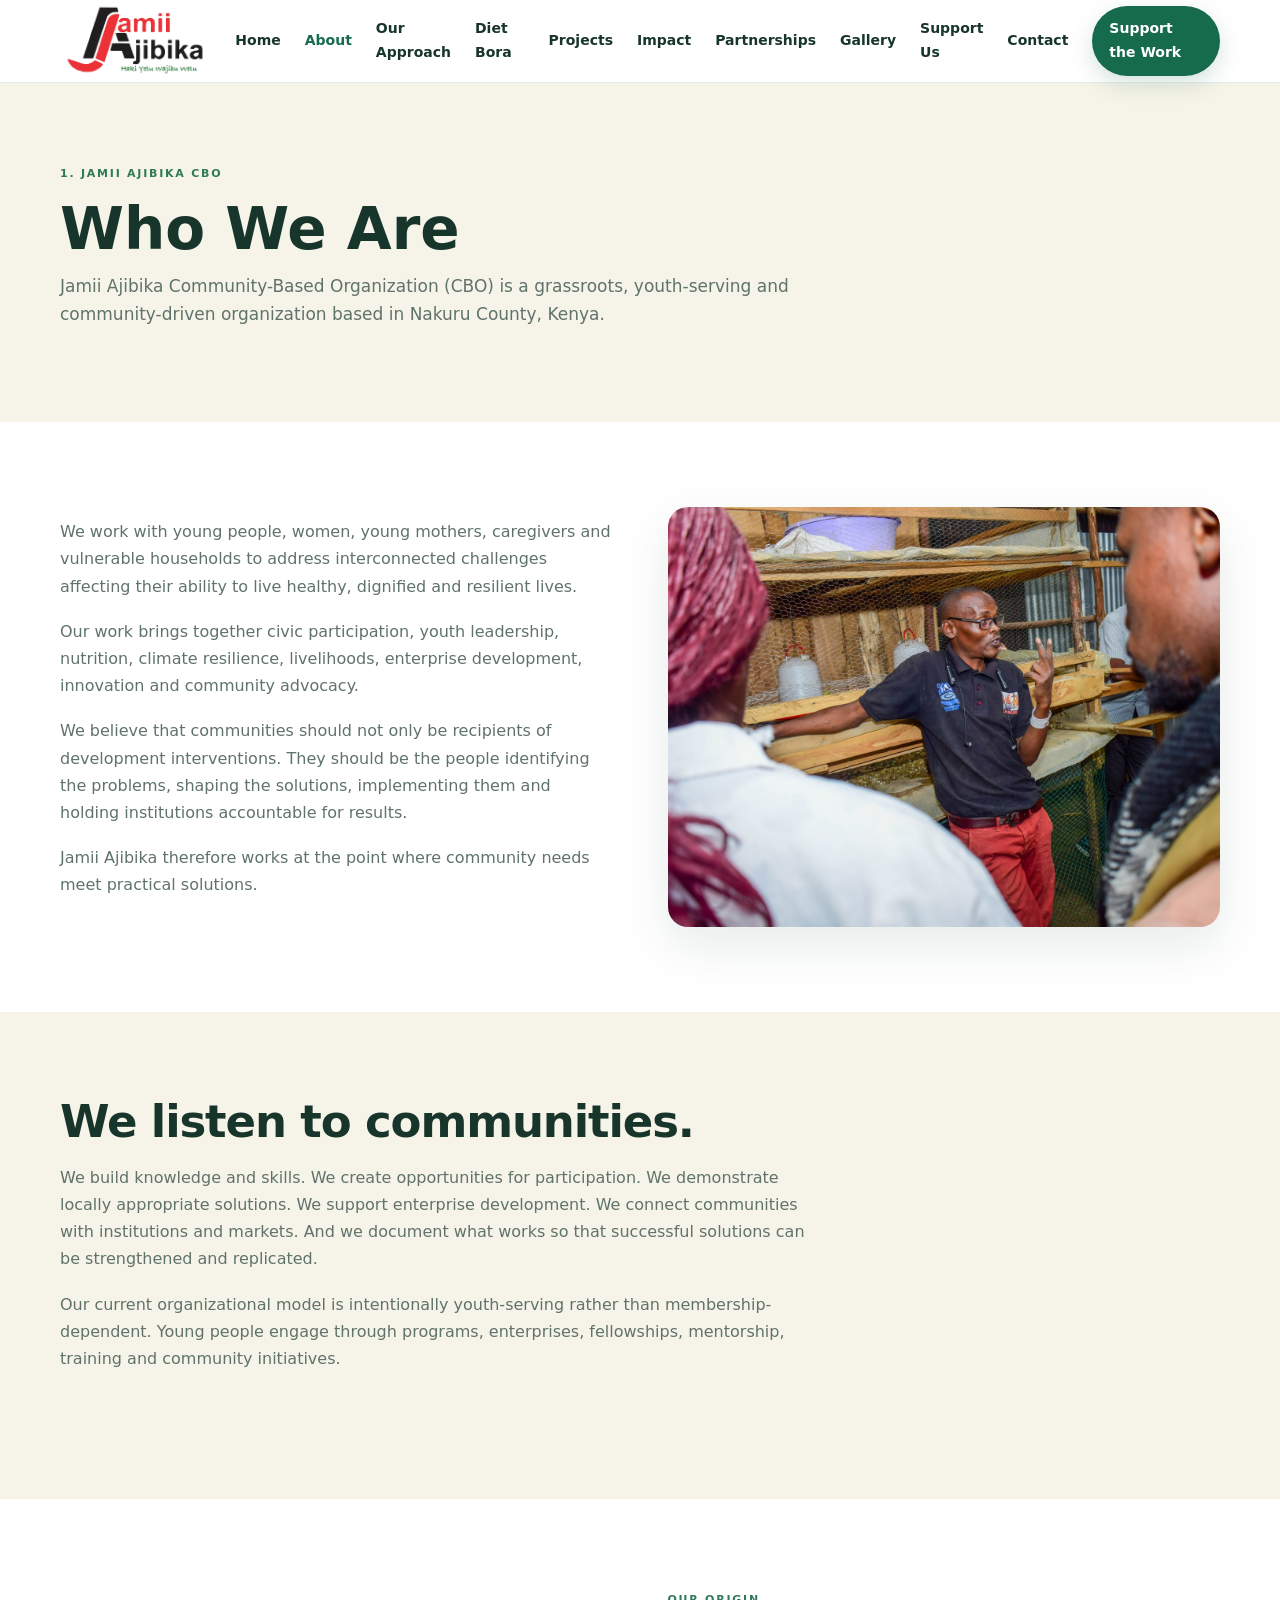
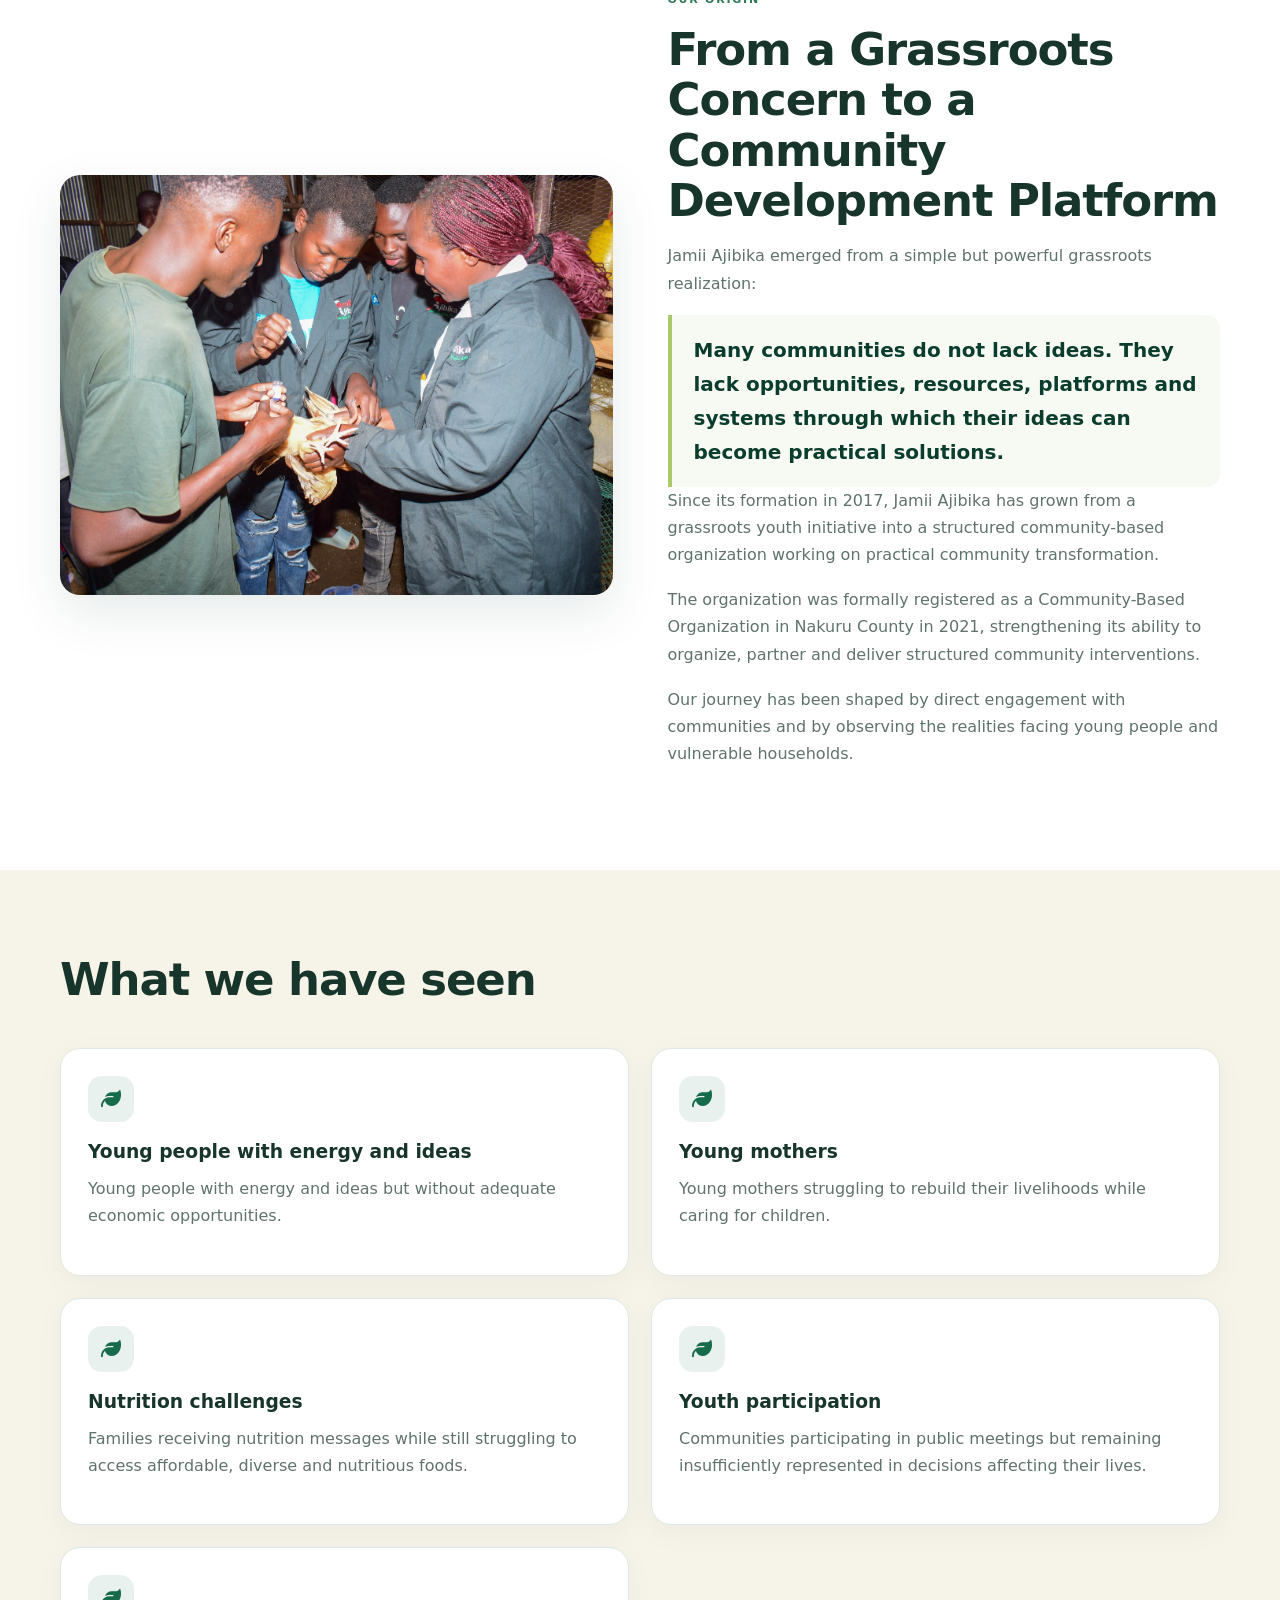
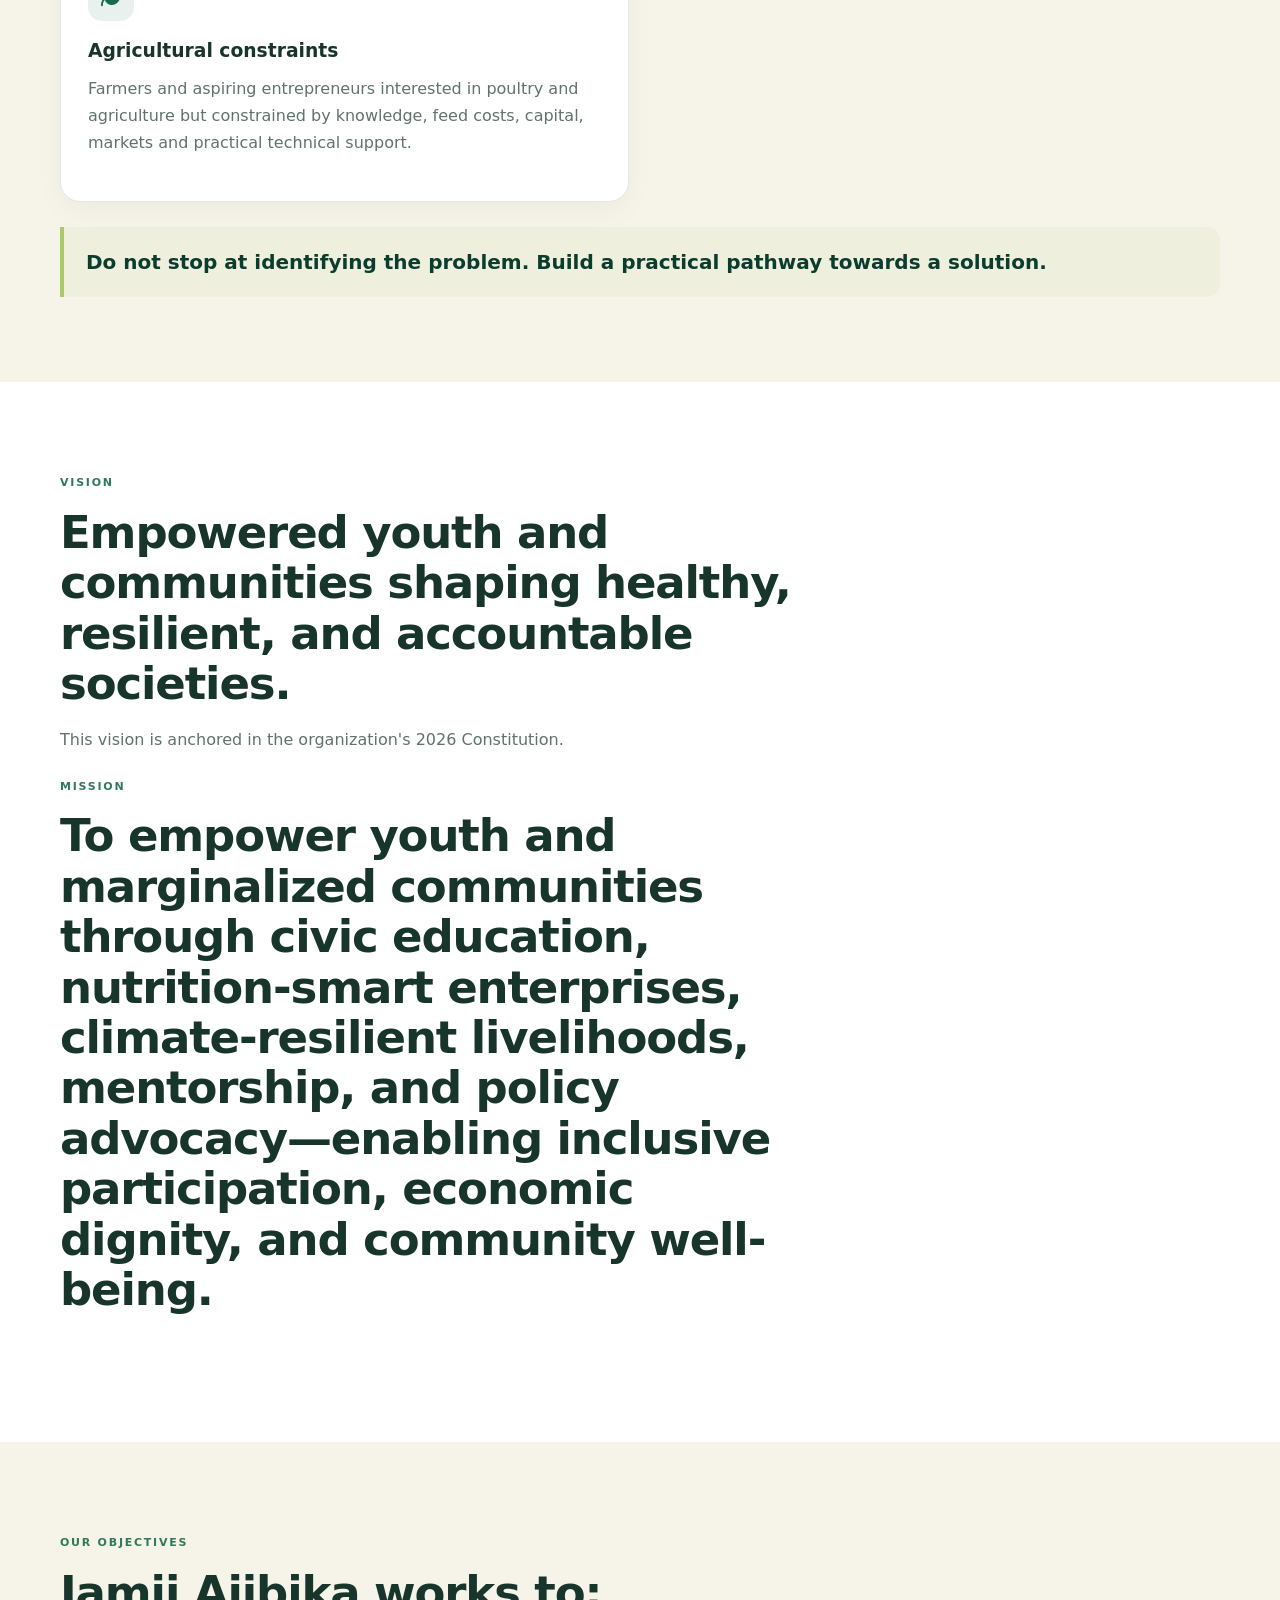
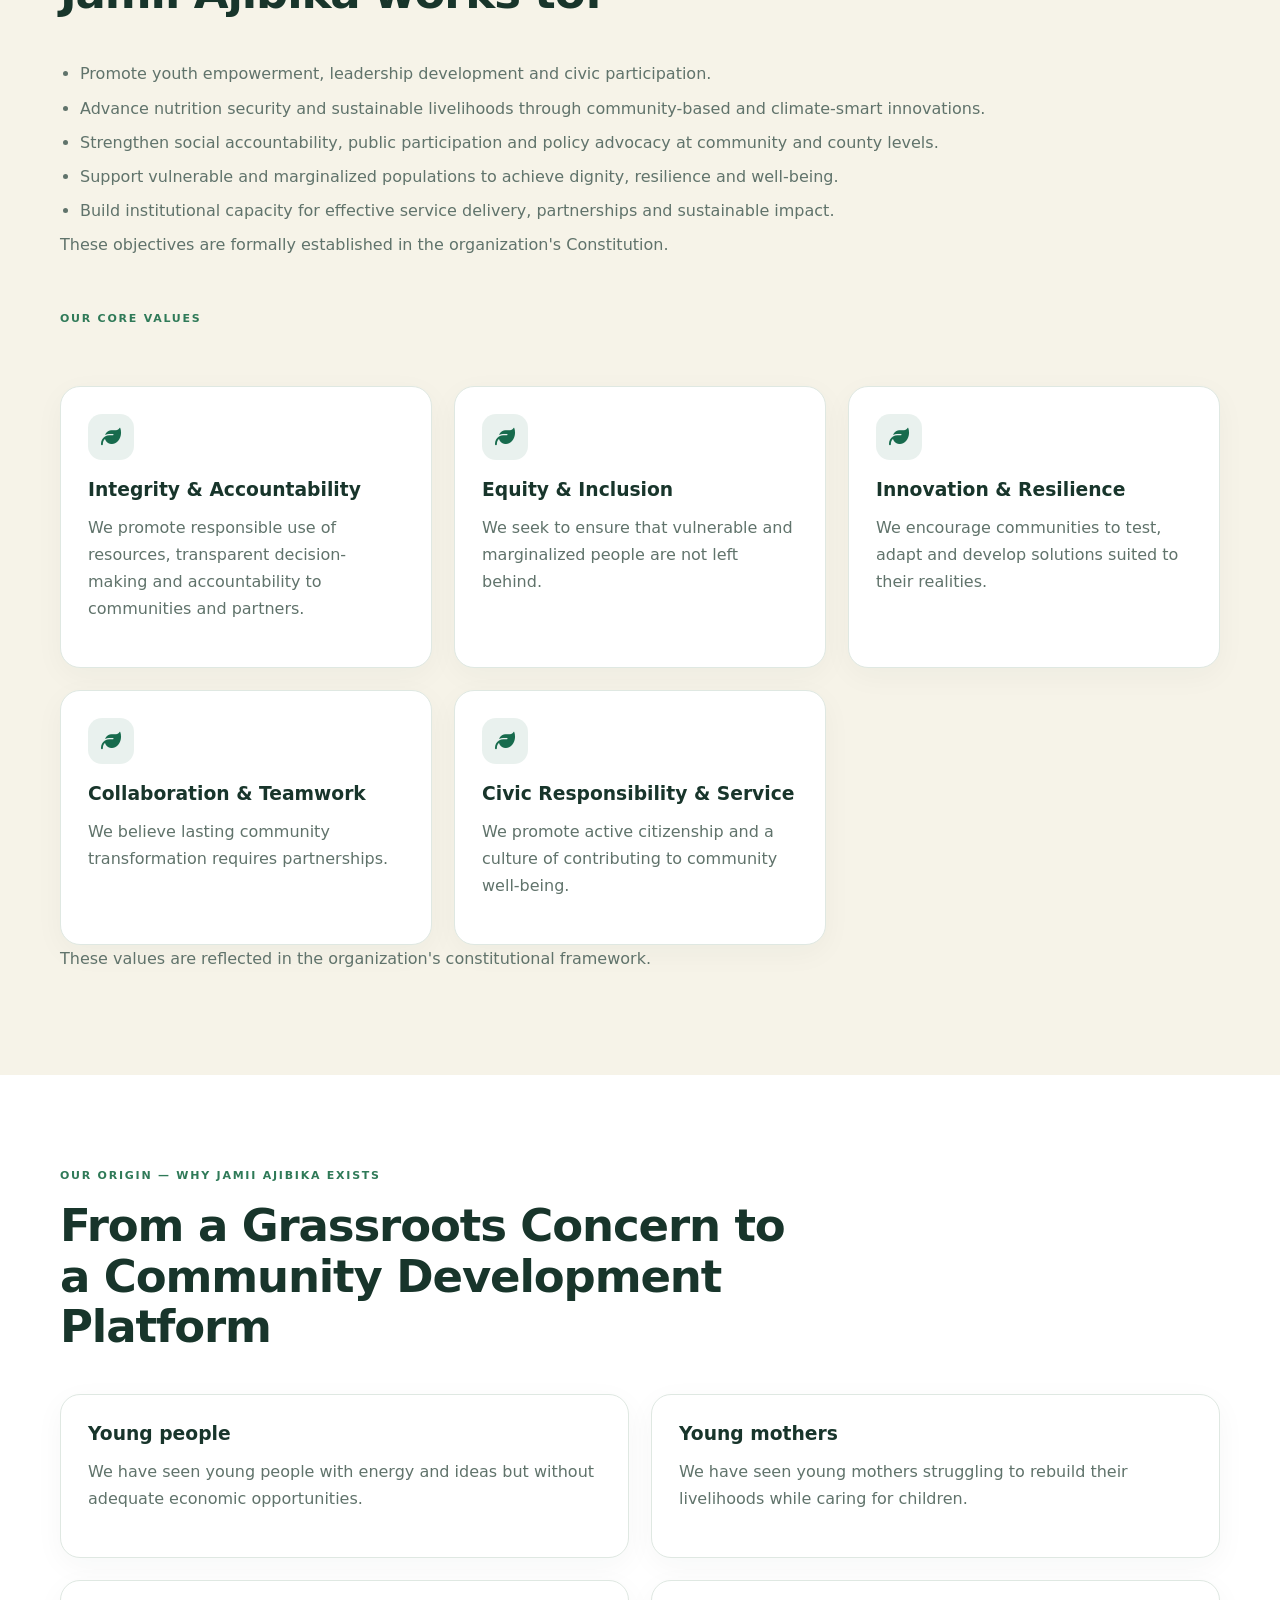
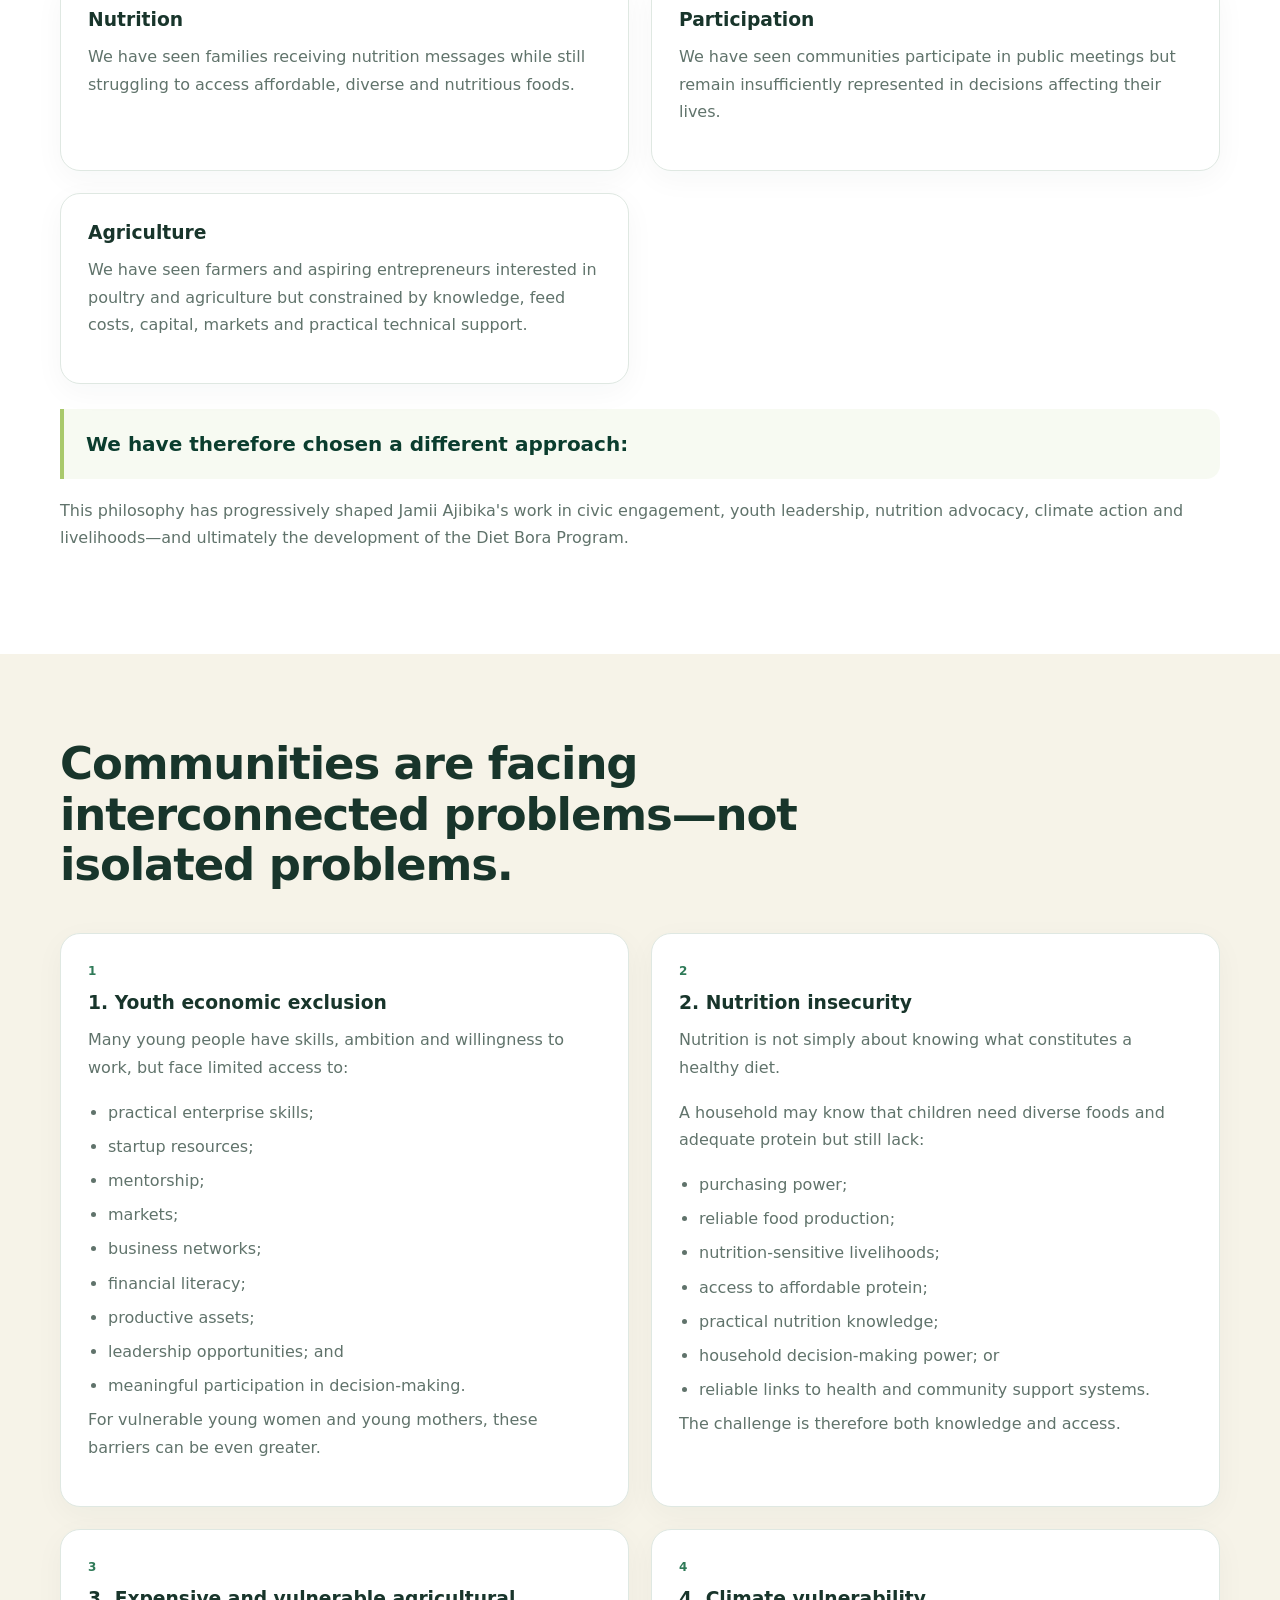
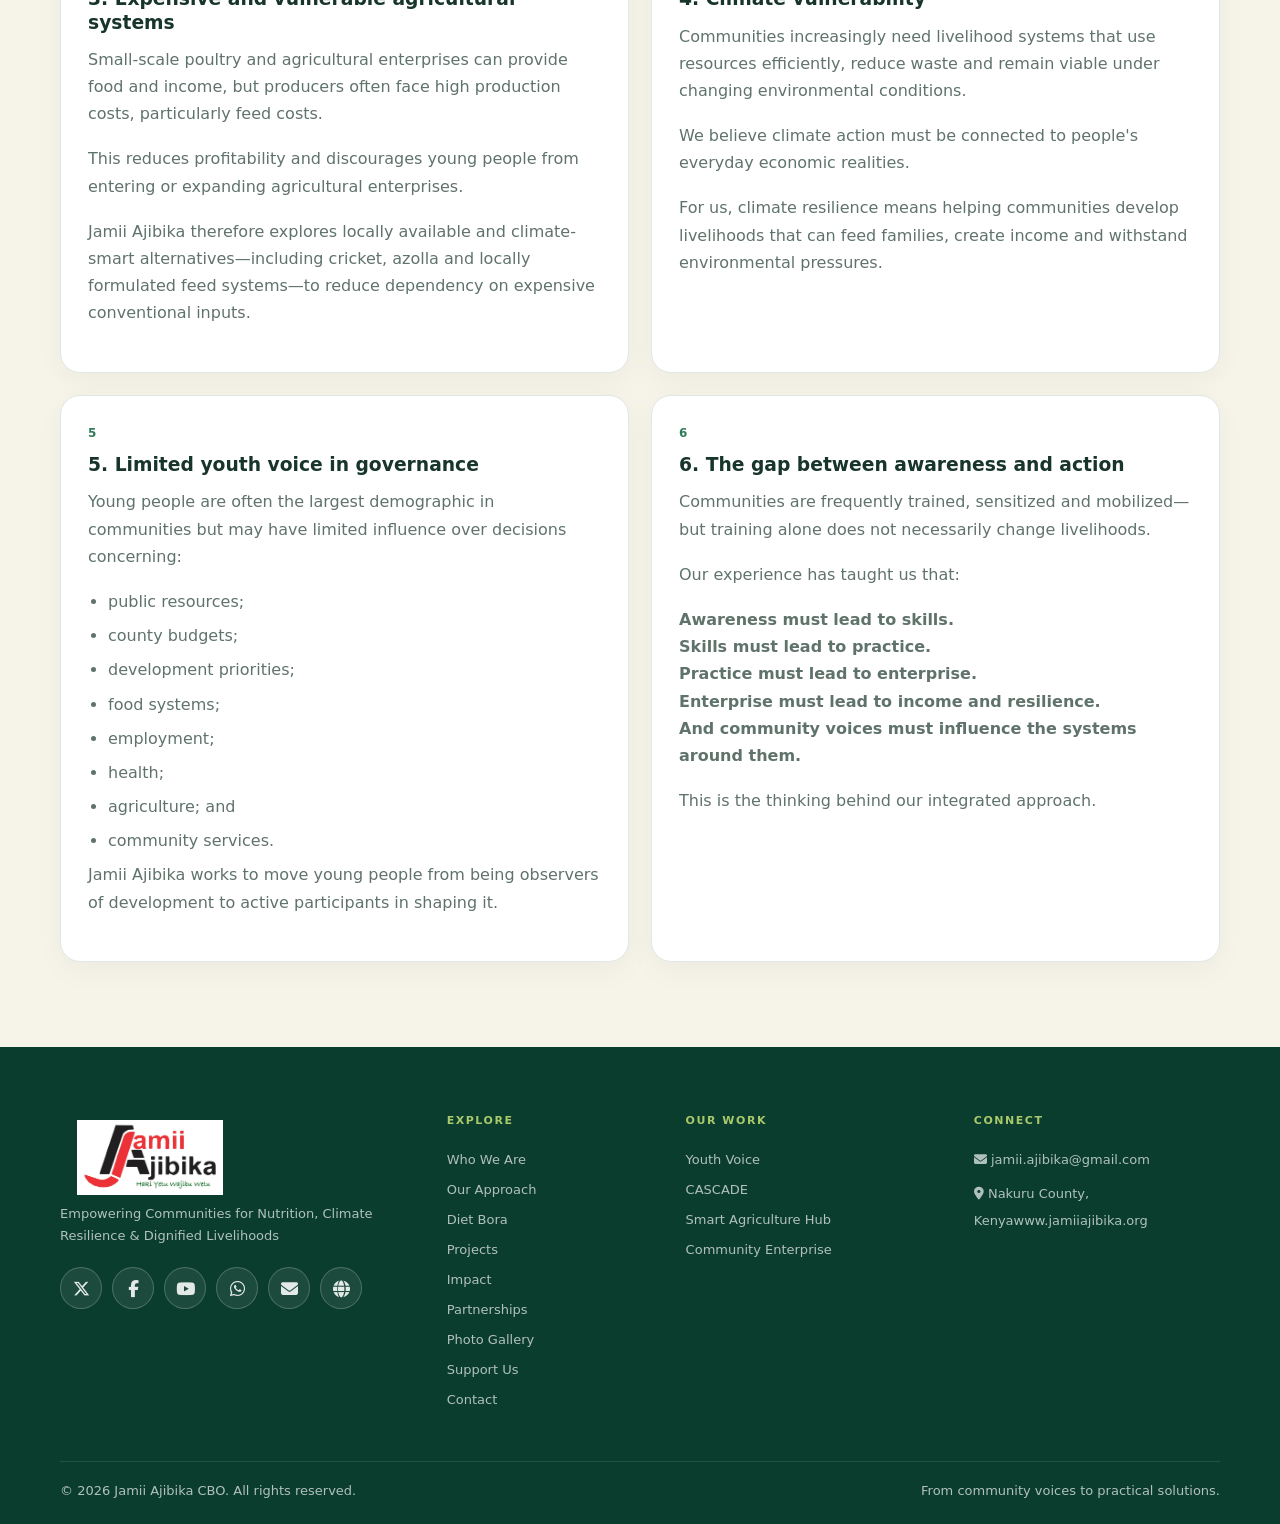
==== about.html @ c937e615 "add" ====
<!doctype html><html lang="en"><head><meta charset="UTF-8"><meta name="viewport" content="width=device-width, initial-scale=1.0"><title>Who We Are | Jamii Ajibika CBO</title><meta name="description" content="Empowering Communities for Nutrition, Climate Resilience & Dignified Livelihoods."><link rel="stylesheet" href="https://cdnjs.cloudflare.com/ajax/libs/font-awesome/6.5.2/css/all.min.css"><link rel="stylesheet" href="site.css"></head><body><header class="site-header"><div class="container nav-wrap"><a class="brand" href="index.html" aria-label="Jamii Ajibika home"><img class="brand-logo" src="logo.jpeg" alt="Jamii Ajibika CBO logo"></a><button class="menu-btn" id="menuToggle" aria-label="Open navigation" aria-expanded="false"><i class="fa-solid fa-bars"></i></button><nav class="nav" id="mainNav"><a class="" href="index.html">Home</a><a class="active" href="about.html">About</a><a class="" href="approach.html">Our Approach</a><a class="" href="diet-bora.html">Diet Bora</a><a class="" href="projects.html">Projects</a><a class="" href="impact.html">Impact</a><a class="" href="partnerships.html">Partnerships</a><a class="" href="gallery.html">Gallery</a><a class="" href="support.html">Support Us</a><a class="" href="contact.html">Contact</a><a class="nav-cta" href="support.html">Support the Work</a></nav></div></header><main><section class="page-title"><div class="container"><span class="eyebrow" style="color:var(--leaf)">1. JAMII AJIBIKA CBO</span><h1>Who We Are</h1><p class="lead">Jamii Ajibika Community-Based Organization (CBO) is a grassroots, youth-serving and community-driven organization based in Nakuru County, Kenya.</p></div></section>
<section class="section"><div class="container split"><div><p class="">We work with young people, women, young mothers, caregivers and vulnerable households to address interconnected challenges affecting their ability to live healthy, dignified and resilient lives.</p><p class="">Our work brings together civic participation, youth leadership, nutrition, climate resilience, livelihoods, enterprise development, innovation and community advocacy.</p><p class="">We believe that communities should not only be recipients of development interventions. They should be the people identifying the problems, shaping the solutions, implementing them and holding institutions accountable for results.</p><p class="">Jamii Ajibika therefore works at the point where community needs meet practical solutions.</p></div><div class="photo"><img src="2.jpg" alt="Community engagement" loading="lazy"></div></div></section>
<section class="section alt"><div class="container"><div class="section-head"><h2>We listen to communities.</h2><p class="">We build knowledge and skills. We create opportunities for participation. We demonstrate locally appropriate solutions. We support enterprise development. We connect communities with institutions and markets. And we document what works so that successful solutions can be strengthened and replicated.</p><p class="">Our current organizational model is intentionally youth-serving rather than membership-dependent. Young people engage through programs, enterprises, fellowships, mentorship, training and community initiatives.</p></div></div></section>
<section class="section"><div class="container split"><div class="photo"><img src="3.jpg" alt="Grassroots community work" loading="lazy"></div><div><span class="eyebrow" style="color:var(--leaf)">OUR ORIGIN</span><h2>From a Grassroots Concern to a Community Development Platform</h2><p class="">Jamii Ajibika emerged from a simple but powerful grassroots realization:</p><div class="quote">Many communities do not lack ideas. They lack opportunities, resources, platforms and systems through which their ideas can become practical solutions.</div><p class="">Since its formation in 2017, Jamii Ajibika has grown from a grassroots youth initiative into a structured community-based organization working on practical community transformation.</p><p class="">The organization was formally registered as a Community-Based Organization in Nakuru County in 2021, strengthening its ability to organize, partner and deliver structured community interventions.</p><p class="">Our journey has been shaped by direct engagement with communities and by observing the realities facing young people and vulnerable households.</p></div></div></section>
<section class="section alt"><div class="container"><div class="section-head"><h2>What we have seen</h2></div><div class="grid grid-2"><article class="card"><div class="icon"><i class="fa-solid fa-leaf"></i></div><h3>Young people with energy and ideas</h3><p class="">Young people with energy and ideas but without adequate economic opportunities.</p></article><article class="card"><div class="icon"><i class="fa-solid fa-leaf"></i></div><h3>Young mothers</h3><p class="">Young mothers struggling to rebuild their livelihoods while caring for children.</p></article><article class="card"><div class="icon"><i class="fa-solid fa-leaf"></i></div><h3>Nutrition challenges</h3><p class="">Families receiving nutrition messages while still struggling to access affordable, diverse and nutritious foods.</p></article><article class="card"><div class="icon"><i class="fa-solid fa-leaf"></i></div><h3>Youth participation</h3><p class="">Communities participating in public meetings but remaining insufficiently represented in decisions affecting their lives.</p></article><article class="card"><div class="icon"><i class="fa-solid fa-leaf"></i></div><h3>Agricultural constraints</h3><p class="">Farmers and aspiring entrepreneurs interested in poultry and agriculture but constrained by knowledge, feed costs, capital, markets and practical technical support.</p></article></div><div class="quote" style="margin-top:25px">Do not stop at identifying the problem. Build a practical pathway towards a solution.</div></div></section>
<section class="section"><div class="container"><div class="section-head"><span class="eyebrow" style="color:var(--leaf)">VISION</span><h2>Empowered youth and communities shaping healthy, resilient, and accountable societies.</h2><p class="">This vision is anchored in the organization's 2026 Constitution.</p><span class="eyebrow" style="color:var(--leaf)">MISSION</span><h2>To empower youth and marginalized communities through civic education, nutrition-smart enterprises, climate-resilient livelihoods, mentorship, and policy advocacy—enabling inclusive participation, economic dignity, and community well-being.</h2></div></div></section>
<section class="section alt"><div class="container"><div class="section-head"><span class="eyebrow" style="color:var(--leaf)">OUR OBJECTIVES</span><h2>Jamii Ajibika works to:</h2></div><ul class="list"><li>Promote youth empowerment, leadership development and civic participation.</li><li>Advance nutrition security and sustainable livelihoods through community-based and climate-smart innovations.</li><li>Strengthen social accountability, public participation and policy advocacy at community and county levels.</li><li>Support vulnerable and marginalized populations to achieve dignity, resilience and well-being.</li><li>Build institutional capacity for effective service delivery, partnerships and sustainable impact.</li></ul><p class="">These objectives are formally established in the organization's Constitution.</p><div class="section-head" style="margin-top:45px"><span class="eyebrow" style="color:var(--leaf)">OUR CORE VALUES</span></div><div class="grid grid-3"><article class="card"><div class="icon"><i class="fa-solid fa-leaf"></i></div><h3>Integrity &amp; Accountability</h3><p class="">We promote responsible use of resources, transparent decision-making and accountability to communities and partners.</p></article><article class="card"><div class="icon"><i class="fa-solid fa-leaf"></i></div><h3>Equity &amp; Inclusion</h3><p class="">We seek to ensure that vulnerable and marginalized people are not left behind.</p></article><article class="card"><div class="icon"><i class="fa-solid fa-leaf"></i></div><h3>Innovation &amp; Resilience</h3><p class="">We encourage communities to test, adapt and develop solutions suited to their realities.</p></article><article class="card"><div class="icon"><i class="fa-solid fa-leaf"></i></div><h3>Collaboration &amp; Teamwork</h3><p class="">We believe lasting community transformation requires partnerships.</p></article><article class="card"><div class="icon"><i class="fa-solid fa-leaf"></i></div><h3>Civic Responsibility &amp; Service</h3><p class="">We promote active citizenship and a culture of contributing to community well-being.</p></article></div><p class="">These values are reflected in the organization's constitutional framework.</p></div></section><section class="section"><div class="container"><div class="section-head"><span class="eyebrow" style="color:var(--leaf)">OUR ORIGIN — WHY JAMII AJIBIKA EXISTS</span><h2>From a Grassroots Concern to a Community Development Platform</h2></div><div class="grid grid-2"><article class="card"><h3>Young people</h3><p>We have seen young people with energy and ideas but without adequate economic opportunities.</p></article><article class="card"><h3>Young mothers</h3><p>We have seen young mothers struggling to rebuild their livelihoods while caring for children.</p></article><article class="card"><h3>Nutrition</h3><p>We have seen families receiving nutrition messages while still struggling to access affordable, diverse and nutritious foods.</p></article><article class="card"><h3>Participation</h3><p>We have seen communities participate in public meetings but remain insufficiently represented in decisions affecting their lives.</p></article><article class="card"><h3>Agriculture</h3><p>We have seen farmers and aspiring entrepreneurs interested in poultry and agriculture but constrained by knowledge, feed costs, capital, markets and practical technical support.</p></article></div><div class="quote" style="margin-top:25px">We have therefore chosen a different approach:</div><p style="margin-top:18px">This philosophy has progressively shaped Jamii Ajibika's work in civic engagement, youth leadership, nutrition advocacy, climate action and livelihoods—and ultimately the development of the Diet Bora Program.</p></div></section>
<section class="section alt"><div class="container"><div class="section-head"><h2>Communities are facing interconnected problems—not isolated problems.</h2></div><div class="grid grid-2"><article class="card"><div class="number">1</div><h3>1. Youth economic exclusion</h3><p>Many young people have skills, ambition and willingness to work, but face limited access to:</p><ul class="list"><li>practical enterprise skills;</li><li>startup resources;</li><li>mentorship;</li><li>markets;</li><li>business networks;</li><li>financial literacy;</li><li>productive assets;</li><li>leadership opportunities; and</li><li>meaningful participation in decision-making.</li></ul><p>For vulnerable young women and young mothers, these barriers can be even greater.</p></article><article class="card"><div class="number">2</div><h3>2. Nutrition insecurity</h3><p>Nutrition is not simply about knowing what constitutes a healthy diet.</p><p>A household may know that children need diverse foods and adequate protein but still lack:</p><ul class="list"><li>purchasing power;</li><li>reliable food production;</li><li>nutrition-sensitive livelihoods;</li><li>access to affordable protein;</li><li>practical nutrition knowledge;</li><li>household decision-making power; or</li><li>reliable links to health and community support systems.</li></ul><p>The challenge is therefore both knowledge and access.</p></article><article class="card"><div class="number">3</div><h3>3. Expensive and vulnerable agricultural systems</h3><p>Small-scale poultry and agricultural enterprises can provide food and income, but producers often face high production costs, particularly feed costs.</p><p>This reduces profitability and discourages young people from entering or expanding agricultural enterprises.</p><p>Jamii Ajibika therefore explores locally available and climate-smart alternatives—including cricket, azolla and locally formulated feed systems—to reduce dependency on expensive conventional inputs.</p></article><article class="card"><div class="number">4</div><h3>4. Climate vulnerability</h3><p>Communities increasingly need livelihood systems that use resources efficiently, reduce waste and remain viable under changing environmental conditions.</p><p>We believe climate action must be connected to people's everyday economic realities.</p><p>For us, climate resilience means helping communities develop livelihoods that can feed families, create income and withstand environmental pressures.</p></article><article class="card"><div class="number">5</div><h3>5. Limited youth voice in governance</h3><p>Young people are often the largest demographic in communities but may have limited influence over decisions concerning:</p><ul class="list"><li>public resources;</li><li>county budgets;</li><li>development priorities;</li><li>food systems;</li><li>employment;</li><li>health;</li><li>agriculture; and</li><li>community services.</li></ul><p>Jamii Ajibika works to move young people from being observers of development to active participants in shaping it.</p></article><article class="card"><div class="number">6</div><h3>6. The gap between awareness and action</h3><p>Communities are frequently trained, sensitized and mobilized—but training alone does not necessarily change livelihoods.</p><p>Our experience has taught us that:</p><p><strong>Awareness must lead to skills.<br>Skills must lead to practice.<br>Practice must lead to enterprise.<br>Enterprise must lead to income and resilience.<br>And community voices must influence the systems around them.</strong></p><p>This is the thinking behind our integrated approach.</p></article></div></div></section></main><footer class="footer"><div class="container footer-grid"><div><a class="brand footer-brand" href="index.html"><img src="logo.jpeg" alt="Jamii Ajibika CBO logo"></a><p>Empowering Communities for Nutrition, Climate Resilience &amp; Dignified Livelihoods</p><div class="footer-socials" aria-label="Jamii Ajibika social media"><a href="https://x.com/JamiiAjibikacbo" target="_blank" rel="noopener noreferrer" aria-label="X / Twitter"><i class="fa-brands fa-x-twitter"></i></a><a href="https://www.facebook.com/AjibikaJamii" target="_blank" rel="noopener noreferrer" aria-label="Facebook"><i class="fa-brands fa-facebook-f"></i></a><a href="https://www.youtube.com/@ajibikaEducatetv" target="_blank" rel="noopener noreferrer" aria-label="YouTube"><i class="fa-brands fa-youtube"></i></a><a class="whatsapp" href="https://wa.me/254755654960" target="_blank" rel="noopener noreferrer" aria-label="WhatsApp"><i class="fa-brands fa-whatsapp"></i></a><a class="email" href="mailto:jamii.ajibika@gmail.com" aria-label="Email"><i class="fa-solid fa-envelope"></i></a><a class="website" href="https://www.jamiiajibika.org" target="_blank" rel="noopener noreferrer" aria-label="Website"><i class="fa-solid fa-globe"></i></a></div></div><div><h4>Explore</h4><a href="about.html">Who We Are</a><a href="approach.html">Our Approach</a><a href="diet-bora.html">Diet Bora</a><a href="projects.html">Projects</a><a href="impact.html">Impact</a><a href="partnerships.html">Partnerships</a><a href="gallery.html">Photo Gallery</a><a href="support.html">Support Us</a><a href="contact.html">Contact</a></div><div><h4>Our Work</h4><a href="projects.html#youth-voice">Youth Voice</a><a href="projects.html#cascade">CASCADE</a><a href="projects.html#hub">Smart Agriculture Hub</a><a href="projects.html#community-enterprise">Community Enterprise</a></div><div><h4>Connect</h4><a href="mailto:jamii.ajibika@gmail.com"><i class="fa-solid fa-envelope"></i> jamii.ajibika@gmail.com</a><span><i class="fa-solid fa-location-dot"></i> Nakuru County, Kenya</span><span>www.jamiiajibika.org</span></div></div><div class="container footer-bottom"><span>© 2026 Jamii Ajibika CBO. All rights reserved.</span><span>From community voices to practical solutions.</span></div></footer><script src="script.js"></script></body></html>
---- site.css ----
:root{--jungle:#176b4d;--jungle-dark:#0b3d2e;--leaf:#2f7a58;--lime:#a9c96b;--cream:#f6f3e8;--white:#fff;--ink:#18352b;--muted:#60736b;--line:#dfe8e2;--shadow:0 18px 50px rgba(11,61,46,.10);--radius:20px;--pill:999px}
*{box-sizing:border-box;margin:0;padding:0}html{scroll-behavior:smooth}body{font-family:Inter,system-ui,-apple-system,BlinkMacSystemFont,"Segoe UI",sans-serif;background:#fff;color:var(--ink);line-height:1.7}img{max-width:100%;display:block}a{color:inherit}p{margin:0 0 18px}.container{width:min(1160px,92%);margin:auto}.site-header{position:sticky;top:0;z-index:1000;background:rgba(255,255,255,.96);backdrop-filter:blur(12px);border-bottom:1px solid rgba(23,107,77,.12)}.nav-wrap{min-height:82px;display:flex;align-items:center;justify-content:space-between;gap:25px}.brand{display:flex;align-items:center;text-decoration:none;min-width:0}.brand-logo{width:170px;height:auto;object-fit:contain}.nav{display:flex;align-items:center;gap:24px;font-size:14px;font-weight:700}.nav a{text-decoration:none;color:var(--ink);padding:10px 0}.nav a:hover,.nav a.active{color:var(--jungle)}.nav-cta{background:var(--jungle)!important;color:#fff!important;padding:11px 17px!important;border-radius:var(--pill);box-shadow:0 8px 22px rgba(23,107,77,.18)}.menu-btn{display:none;border:0;background:none;font-size:27px;color:var(--jungle);cursor:pointer}.hero{position:relative;min-height:520px;display:flex;align-items:center;overflow:hidden;background:linear-gradient(135deg,rgba(11,61,46,.94),rgba(23,107,77,.82)),url('1.jpg') center/cover}.hero-inner{padding:95px 0;color:#fff;max-width:780px}.eyebrow{display:inline-block;text-transform:uppercase;letter-spacing:.16em;font-size:11px;font-weight:800;color:var(--lime);margin-bottom:15px}.hero h1{font-size:clamp(38px,6vw,68px);line-height:1.05;margin-bottom:20px;letter-spacing:-.035em}.hero h1 span,.hero h2 span{color:var(--lime)}.hero p{max-width:700px;color:rgba(255,255,255,.82);font-size:18px}.hero-actions{display:flex;flex-wrap:wrap;gap:12px;margin-top:28px}.btn{display:inline-flex;align-items:center;justify-content:center;text-decoration:none;border-radius:var(--pill);padding:13px 20px;font-weight:800;font-size:13px}.btn-primary{background:var(--lime);color:var(--jungle-dark)}.btn-outline{border:1px solid rgba(255,255,255,.45);color:#fff}.section{padding:85px 0}.section.alt{background:var(--cream)}.section.dark{background:var(--jungle-dark);color:#fff}.section-head{max-width:760px;margin-bottom:42px}.section-head.center{margin-left:auto;margin-right:auto;text-align:center}.section h2{font-size:clamp(28px,4vw,45px);line-height:1.12;letter-spacing:-.025em;margin-bottom:16px}.section h3{line-height:1.25;margin-bottom:12px}.section p{color:var(--muted)}.dark p{color:rgba(255,255,255,.73)}.lead{font-size:18px}.grid{display:grid;gap:22px}.grid-2{grid-template-columns:repeat(2,1fr)}.grid-3{grid-template-columns:repeat(3,1fr)}.grid-4{grid-template-columns:repeat(4,1fr)}.card{background:#fff;border:1px solid var(--line);border-radius:var(--radius);padding:27px;box-shadow:0 8px 30px rgba(11,61,46,.04)}.alt .card{background:#fff}.card .icon{width:46px;height:46px;border-radius:14px;background:rgba(47,122,88,.10);display:grid;place-items:center;color:var(--jungle);font-size:20px;margin-bottom:18px}.number{font-size:12px;font-weight:900;letter-spacing:.14em;color:var(--leaf);margin-bottom:10px}.split{display:grid;grid-template-columns:1fr 1fr;gap:55px;align-items:center}.photo{border-radius:var(--radius);overflow:hidden;box-shadow:var(--shadow)}.photo img{width:100%;height:420px;object-fit:cover}.list{padding-left:20px;color:var(--muted)}.list li{margin:7px 0}.quote{border-left:4px solid var(--lime);padding:18px 22px;background:rgba(169,201,107,.09);font-size:20px;font-weight:700;color:var(--jungle-dark);border-radius:0 14px 14px 0}.flow{display:grid;gap:12px}.flow-item{display:flex;gap:18px;align-items:center;padding:18px 20px;background:#fff;border:1px solid var(--line);border-radius:16px}.flow-item .num{flex:0 0 42px;width:42px;height:42px;border-radius:50%;display:grid;place-items:center;background:var(--jungle);color:#fff;font-weight:900;font-size:12px}.arrow{text-align:center;color:var(--lime);font-size:22px}.cta{padding:75px 0;background:linear-gradient(135deg,var(--jungle-dark),var(--jungle));color:#fff}.cta .section-head{margin-bottom:25px}.footer{background:var(--jungle-dark);color:#fff;padding:65px 0 22px}.footer-grid{display:grid;grid-template-columns:1.4fr .8fr 1fr 1fr;gap:42px}.footer-brand img{width:180px;max-height:75px;object-fit:contain}.footer p,.footer a,.footer span{color:rgba(255,255,255,.68);font-size:13px}.footer a{display:block;text-decoration:none;margin:8px 0}.footer a:hover{color:#fff}.footer h4{color:var(--lime);text-transform:uppercase;letter-spacing:.14em;font-size:11px;margin-bottom:18px}.footer-socials{display:flex;gap:10px;margin-top:20px}.footer-socials a{width:40px;height:40px;border:1px solid rgba(255,255,255,.18);border-radius:50%;display:grid;place-items:center!important;margin:0}.footer-socials a:hover{background:var(--lime);color:var(--jungle-dark)}.footer-bottom{border-top:1px solid rgba(255,255,255,.1);margin-top:42px;padding-top:18px;display:flex;justify-content:space-between;gap:20px;font-size:11px}.badge-row{display:flex;flex-wrap:wrap;gap:10px}.badge{padding:8px 12px;border-radius:var(--pill);background:rgba(47,122,88,.10);color:var(--jungle);font-weight:800;font-size:12px}.gallery{display:grid;grid-template-columns:repeat(4,1fr);gap:12px}.gallery img{width:100%;height:210px;object-fit:cover;border-radius:14px}.small{font-size:13px}.muted{color:var(--muted)}.center{text-align:center}.page-title{padding:75px 0;background:var(--cream)}.page-title h1{font-size:clamp(35px,5vw,58px);line-height:1.05;margin-bottom:12px}.page-title p{max-width:760px;color:var(--muted);font-size:17px}.contact-grid{display:grid;grid-template-columns:1fr 1fr;gap:25px}.contact-item{display:flex;gap:15px;align-items:flex-start;padding:20px;border:1px solid var(--line);border-radius:16px}.contact-item i{color:var(--leaf);font-size:20px;margin-top:4px}.sr-only{position:absolute;width:1px;height:1px;padding:0;margin:-1px;overflow:hidden;clip:rect(0,0,0,0);white-space:nowrap;border:0}@media(max-width:900px){.nav{position:absolute;left:4%;right:4%;top:78px;display:none;flex-direction:column;align-items:stretch;background:#fff;padding:18px;border:1px solid var(--line);border-radius:18px;box-shadow:var(--shadow)}.nav.open{display:flex}.nav a{padding:11px 8px}.menu-btn{display:block}.grid-4{grid-template-columns:repeat(2,1fr)}.footer-grid{grid-template-columns:repeat(2,1fr)}.split{grid-template-columns:1fr}.gallery{grid-template-columns:repeat(2,1fr)}}@media(max-width:600px){.section{padding:60px 0}.hero{min-height:500px}.hero-inner{padding:70px 0}.grid-2,.grid-3,.grid-4,.contact-grid{grid-template-columns:1fr}.footer-grid{grid-template-columns:1fr}.footer-bottom{flex-direction:column}.gallery{grid-template-columns:1fr 1fr}.gallery img{height:160px}.brand-logo{width:145px}}

/* ===== Support, Partners, Gallery & Social Bundle ===== */
.support-grid{display:grid;grid-template-columns:1.2fr .8fr;gap:26px;align-items:stretch}.support-panel{padding:34px;border-radius:var(--radius);background:#fff;border:1px solid var(--line);box-shadow:var(--shadow)}.support-panel.featured{background:linear-gradient(135deg,var(--jungle-dark),var(--jungle));color:#fff;border:0}.support-panel.featured p{color:rgba(255,255,255,.78)}.support-options{display:grid;grid-template-columns:repeat(2,1fr);gap:14px;margin-top:24px}.support-option{padding:18px;border:1px solid var(--line);border-radius:16px;background:var(--cream)}.support-option i{font-size:21px;color:var(--jungle);margin-bottom:9px}.support-option h3{font-size:16px}.support-option p{font-size:13px;margin:0}.donate-actions{display:flex;flex-wrap:wrap;gap:12px;margin-top:22px}.partner-logos{display:grid;grid-template-columns:repeat(3,1fr);gap:18px}.partner-logo-card{min-height:150px;padding:24px 20px;display:flex;flex-direction:column;align-items:center;justify-content:center;text-align:center;background:#fff;border:1px solid var(--line);border-radius:18px;box-shadow:0 8px 28px rgba(11,61,46,.05);transition:transform .2s ease,box-shadow .2s ease}.partner-logo-card:hover{transform:translateY(-4px);box-shadow:var(--shadow)}.partner-logo-card img{width:min(190px,85%);height:64px;object-fit:contain;margin-bottom:13px}.partner-logo-card .logo-text{font-size:18px;font-weight:900;letter-spacing:-.02em;color:var(--jungle-dark)}.partner-logo-card small{color:var(--muted);font-size:11px;line-height:1.45}.partner-logo-card a{font-size:11px;color:var(--leaf);font-weight:800;text-decoration:none;margin-top:6px}.gallery-grid{display:grid;grid-template-columns:repeat(12,1fr);gap:14px}.gallery-card{position:relative;overflow:hidden;border-radius:18px;background:#eee;min-height:220px}.gallery-card:nth-child(1),.gallery-card:nth-child(6){grid-column:span 6}.gallery-card:nth-child(2),.gallery-card:nth-child(3),.gallery-card:nth-child(4),.gallery-card:nth-child(5),.gallery-card:nth-child(7),.gallery-card:nth-child(8){grid-column:span 3}.gallery-card img{width:100%;height:100%;min-height:220px;object-fit:cover;transition:transform .45s ease}.gallery-card:hover img{transform:scale(1.05)}.gallery-caption{position:absolute;left:0;right:0;bottom:0;padding:35px 16px 14px;background:linear-gradient(transparent,rgba(0,0,0,.78));color:#fff;font-size:12px;font-weight:700}.gallery-source{display:block;margin-top:3px;font-size:10px;font-weight:500;opacity:.75}.social-bundle{display:grid;grid-template-columns:repeat(3,1fr);gap:14px;margin-top:28px}.social-card{display:flex;align-items:center;gap:13px;padding:17px 18px;border:1px solid var(--line);border-radius:16px;text-decoration:none;background:#fff;transition:transform .2s ease,box-shadow .2s ease}.social-card:hover{transform:translateY(-3px);box-shadow:var(--shadow)}.social-card i{width:40px;height:40px;border-radius:12px;background:var(--cream);display:grid;place-items:center;font-size:19px;color:var(--jungle)}.social-card strong{display:block;font-size:13px}.social-card span{display:block;color:var(--muted);font-size:11px}.footer-socials a.whatsapp{color:#25d366}.footer-socials a.email{color:var(--lime)}.footer-socials a.website{color:var(--lime)}.section.dark .social-card{background:rgba(255,255,255,.08);border-color:rgba(255,255,255,.14);color:#fff}.section.dark .social-card span{color:rgba(255,255,255,.65)}
@media(max-width:900px){.support-grid{grid-template-columns:1fr}.partner-logos{grid-template-columns:repeat(2,1fr)}.social-bundle{grid-template-columns:repeat(2,1fr)}.gallery-card:nth-child(n){grid-column:span 6}}
@media(max-width:600px){.support-options{grid-template-columns:1fr}.partner-logos,.social-bundle{grid-template-columns:1fr}.gallery-card:nth-child(n){grid-column:span 12}.gallery-card,.gallery-card img{min-height:230px}}
/* =========================================================
   OUR RESPONSE — VOICE + KNOWLEDGE + LIVELIHOODS + ACTION
   ========================================================= */

.section.dark {
  position: relative;
  overflow: hidden;
  background:
    radial-gradient(circle at 85% 20%, rgba(201, 220, 112, 0.10), transparent 30%),
    linear-gradient(135deg, #0c2c21 0%, #123d2d 55%, #0b2a20 100%);
  color: #fff;
  padding: 110px 0;
}

/* subtle decorative glow */
.section.dark::before {
  content: "";
  position: absolute;
  width: 420px;
  height: 420px;
  border: 1px solid rgba(201, 220, 112, 0.10);
  border-radius: 50%;
  right: -180px;
  top: -180px;
  pointer-events: none;
}

.section.dark::after {
  content: "";
  position: absolute;
  width: 260px;
  height: 260px;
  border: 1px solid rgba(232, 184, 90, 0.08);
  border-radius: 50%;
  left: -130px;
  bottom: -130px;
  pointer-events: none;
}

/* Main two-column layout */
.section.dark .split {
  position: relative;
  z-index: 2;
  display: grid;
  grid-template-columns: minmax(280px, 0.85fr) minmax(420px, 1.15fr);
  gap: 80px;
  align-items: center;
}

/* Left content */
.section.dark .split > div:first-child {
  max-width: 560px;
}

.section.dark .eyebrow {
  display: inline-flex;
  align-items: center;
  gap: 10px;
  margin-bottom: 18px;
  color: var(--lime);
  font-size: 0.78rem;
  font-weight: 800;
  letter-spacing: 0.16em;
  text-transform: uppercase;
}

.section.dark .eyebrow::before {
  content: "";
  width: 34px;
  height: 2px;
  background: var(--gold);
  border-radius: 20px;
}

.section.dark h2 {
  margin: 0 0 24px;
  max-width: 620px;
  color: #fff;
  font-size: clamp(2rem, 4vw, 3.5rem);
  line-height: 1.04;
  letter-spacing: -0.045em;
  font-weight: 850;
}

.section.dark p {
  max-width: 580px;
  margin: 0 0 32px;
  color: rgba(255, 255, 255, 0.76);
  font-size: 1.04rem;
  line-height: 1.8;
}

/* Button */
.section.dark .btn-primary {
  display: inline-flex;
  align-items: center;
  justify-content: center;
  min-height: 52px;
  padding: 0 25px;
  border-radius: 14px;
  background: var(--lime);
  color: #123d2d;
  font-weight: 800;
  text-decoration: none;
  box-shadow: 0 12px 30px rgba(201, 220, 112, 0.16);
  transition:
    transform 0.25s ease,
    box-shadow 0.25s ease,
    background 0.25s ease;
}

.section.dark .btn-primary:hover {
  transform: translateY(-3px);
  background: #d8e98a;
  box-shadow: 0 16px 36px rgba(201, 220, 112, 0.24);
}

/* =========================================================
   FLOW
   ========================================================= */

.section.dark .flow {
  position: relative;
  display: grid;
  grid-template-columns: repeat(2, minmax(0, 1fr));
  gap: 14px;
}

/* Vertical connecting line */
.section.dark .flow::before {
  content: "";
  position: absolute;
  left: 25px;
  top: 25px;
  bottom: 25px;
  width: 1px;
  background: linear-gradient(
    to bottom,
    rgba(201, 220, 112, 0.45),
    rgba(201, 220, 112, 0.04)
  );
  z-index: 0;
}

/* Flow card */
.section.dark .flow-item {
  position: relative;
  z-index: 1;
  min-height: 92px;
  display: flex;
  align-items: center;
  gap: 17px;
  padding: 18px 20px;
  border: 1px solid rgba(255, 255, 255, 0.10);
  border-radius: 18px;
  background: rgba(255, 255, 255, 0.055);
  backdrop-filter: blur(12px);
  -webkit-backdrop-filter: blur(12px);
  transition:
    transform 0.25s ease,
    border-color 0.25s ease,
    background 0.25s ease,
    box-shadow 0.25s ease;
}

.section.dark .flow-item:hover {
  transform: translateY(-5px);
  border-color: rgba(201, 220, 112, 0.45);
  background: rgba(201, 220, 112, 0.09);
  box-shadow: 0 16px 35px rgba(0, 0, 0, 0.18);
}

/* Number circle */
.section.dark .flow-item .num {
  flex: 0 0 50px;
  width: 50px;
  height: 50px;
  display: grid;
  place-items: center;
  border: 1px solid rgba(201, 220, 112, 0.35);
  border-radius: 50%;
  background: #123d2d;
  color: var(--lime);
  font-size: 0.78rem;
  font-weight: 900;
  letter-spacing: 0.04em;
  box-shadow: 0 0 0 5px rgba(18, 61, 45, 0.7);
}

/* Flow text */
.section.dark .flow-item strong {
  color: rgba(255, 255, 255, 0.94);
  font-size: 0.95rem;
  line-height: 1.4;
  font-weight: 750;
}

/* Highlight final step */
.section.dark .flow-item:last-child {
  border-color: rgba(232, 184, 90, 0.35);
  background:
    linear-gradient(
      135deg,
      rgba(232, 184, 90, 0.12),
      rgba(201, 220, 112, 0.07)
    );
}

.section.dark .flow-item:last-child .num {
  border-color: rgba(232, 184, 90, 0.5);
  color: var(--gold);
}

/* =========================================================
   TABLET
   ========================================================= */

@media (max-width: 900px) {

  .section.dark {
    padding: 85px 0;
  }

  .section.dark .split {
    grid-template-columns: 1fr;
    gap: 50px;
  }

  .section.dark .split > div:first-child {
    max-width: 720px;
  }

  .section.dark h2 {
    max-width: 700px;
  }

  .section.dark p {
    max-width: 700px;
  }

  .section.dark .flow {
    max-width: 760px;
  }
}

/* =========================================================
   MOBILE
   ========================================================= */

@media (max-width: 620px) {

  .section.dark {
    padding: 70px 0;
  }

  .section.dark .split {
    gap: 38px;
  }

  .section.dark h2 {
    font-size: clamp(1.8rem, 9vw, 2.6rem);
    line-height: 1.08;
  }

  .section.dark p {
    font-size: 0.96rem;
    line-height: 1.7;
  }

  .section.dark .flow {
    grid-template-columns: 1fr;
    gap: 12px;
  }

  .section.dark .flow::before {
    left: 24px;
  }

  .section.dark .flow-item {
    min-height: 78px;
    padding: 14px 15px;
    border-radius: 15px;
  }

  .section.dark .flow-item .num {
    flex-basis: 46px;
    width: 46px;
    height: 46px;
    font-size: 0.72rem;
  }

  .section.dark .flow-item strong {
    font-size: 0.9rem;
  }

  .section.dark .btn-primary {
    width: 100%;
  }
}

/* =========================================================
   SMALL PHONES
   ========================================================= */

@media (max-width: 380px) {

  .section.dark {
    padding: 60px 0;
  }

  .section.dark .flow-item {
    gap: 12px;
    padding: 12px;
  }

  .section.dark .flow-item .num {
    flex-basis: 42px;
    width: 42px;
    height: 42px;
  }

  .section.dark .flow-item strong {
    font-size: 0.84rem;
  }
}
/* =========================================================
   FLOATING CONTACT BUTTONS
========================================================= */

.floating-contact {
    position: fixed;

    right: 22px;
    bottom: 22px;

    display: flex;
    flex-direction: column;

    gap: 12px;

    z-index: 9999;
}


/* =========================================================
   BUTTON
========================================================= */

.floating-btn {
    width: 52px;
    height: 52px;

    display: flex;
    align-items: center;
    justify-content: center;

    position: relative;

    border-radius: 50%;

    color: #fff;

    text-decoration: none;

    box-shadow:
        0 8px 25px rgba(0,0,0,.22);

    transition:
        transform .25s ease,
        box-shadow .25s ease;
}


.floating-btn i {
    font-size: 24px;
}


/* =========================================================
   WHATSAPP
========================================================= */

.whatsapp-float {
    background: #25D366;
}


/* =========================================================
   CALL
========================================================= */

.call-float {
    background: #2f7a58;
}


/* =========================================================
   HOVER
========================================================= */

.floating-btn:hover {

    transform: translateY(-5px);

    box-shadow:
        0 12px 30px rgba(0,0,0,.30);
}


/* =========================================================
   LABEL
========================================================= */

.floating-btn span {

    position: absolute;

    right: 64px;

    top: 50%;

    transform:
        translateY(-50%)
        translateX(8px);

    opacity: 0;

    visibility: hidden;

    white-space: nowrap;

    padding: 8px 12px;

    border-radius: 7px;

    background: var(--jungle-dark, #123d2c);

    color: #fff;

    font-size: 12px;

    font-weight: 700;

    pointer-events: none;

    transition:
        opacity .2s ease,
        transform .2s ease,
        visibility .2s ease;
}


.floating-btn:hover span {

    opacity: 1;

    visibility: visible;

    transform:
        translateY(-50%)
        translateX(0);
}


/* =========================================================
   WHATSAPP PULSE
========================================================= */

.whatsapp-float::before {

    content: "";

    position: absolute;

    inset: -5px;

    border-radius: 50%;

    border: 2px solid rgba(37,211,102,.45);

    animation:
        whatsappPulse 2s infinite;
}


@keyframes whatsappPulse {

    0% {
        transform: scale(.9);
        opacity: .8;
    }

    70% {
        transform: scale(1.25);
        opacity: 0;
    }

    100% {
        transform: scale(1.25);
        opacity: 0;
    }
}


/* =========================================================
   MOBILE
========================================================= */

@media (max-width: 600px) {

    .floating-contact {

        right: 15px;
        bottom: 15px;

        gap: 10px;
    }

    .floating-btn {

        width: 50px;
        height: 50px;
    }

    .floating-btn i {

        font-size: 22px;
    }

    /* Hide text labels on small screens */

    .floating-btn span {

        display: none;
    }

}


/* =========================================================
   REDUCED MOTION
========================================================= */

@media (prefers-reduced-motion: reduce) {

    .floating-btn,
    .floating-btn span {

        transition: none;
    }

    .whatsapp-float::before {

        animation: none;
    }

}
/* =========================================================
   FOOTER SOCIAL ICONS — CLEAN & VISIBLE
   ========================================================= */

.footer-socials {
  display: flex;
  align-items: center;
  flex-wrap: wrap;
  gap: 10px;
  margin-top: 20px;
}

.footer-socials a {
  width: 42px !important;
  height: 42px !important;
  min-width: 42px;
  margin: 0 !important;
  padding: 0 !important;

  display: flex !important;
  align-items: center;
  justify-content: center;

  border: 1px solid rgba(255, 255, 255, 0.22) !important;
  border-radius: 50%;

  background: rgba(255, 255, 255, 0.07) !important;

  color: rgba(255, 255, 255, 0.88) !important;

  text-decoration: none !important;

  transition:
    transform 0.25s ease,
    background 0.25s ease,
    border-color 0.25s ease,
    color 0.25s ease,
    box-shadow 0.25s ease;
}

/* Make the actual icons clearly visible */
.footer-socials a i {
  display: block;
  font-size: 17px;
  line-height: 1;
}

/* Remove the overwhelming lime hover */
.footer-socials a:hover {
  transform: translateY(-3px);
  background: rgba(255, 255, 255, 0.13) !important;
  color: #fff !important;
  border-color: rgba(255, 255, 255, 0.40) !important;
  box-shadow: 0 8px 20px rgba(0, 0, 0, 0.20);
}

/* =========================================================
   INDIVIDUAL SOCIAL BRAND HOVERS
   ========================================================= */

/* X */
.footer-socials a[aria-label="X / Twitter"]:hover {
  background: rgba(255, 255, 255, 0.14) !important;
  color: #fff !important;
  border-color: rgba(255, 255, 255, 0.45) !important;
}

/* Facebook */
.footer-socials a[aria-label="Facebook"]:hover {
  background: rgba(24, 119, 242, 0.16) !important;
  color: #5b9df9 !important;
  border-color: rgba(24, 119, 242, 0.45) !important;
}

/* YouTube */
.footer-socials a[aria-label="YouTube"]:hover {
  background: rgba(255, 0, 0, 0.13) !important;
  color: #ff5555 !important;
  border-color: rgba(255, 70, 70, 0.42) !important;
}

/* Email */
.footer-socials a.email:hover {
  background: rgba(169, 201, 107, 0.14) !important;
  color: var(--lime) !important;
  border-color: rgba(169, 201, 107, 0.42) !important;
}

/* Website */
.footer-socials a.website:hover {
  background: rgba(47, 122, 88, 0.18) !important;
  color: #79c99e !important;
  border-color: rgba(121, 201, 158, 0.42) !important;
}

/* WhatsApp if you add it later */
.footer-socials a.whatsapp:hover {
  background: rgba(37, 211, 102, 0.13) !important;
  color: #4ee889 !important;
  border-color: rgba(37, 211, 102, 0.42) !important;
}

/* =========================================================
   MOBILE
   ========================================================= */

@media (max-width: 600px) {
  .footer-socials {
    gap: 9px;
    margin-top: 18px;
  }

  .footer-socials a {
    width: 40px !important;
    height: 40px !important;
    min-width: 40px;
  }

  .footer-socials a i {
    font-size: 16px;
  }
}

/* Very small phones */
@media (max-width: 360px) {
  .footer-socials {
    gap: 8px;
  }

  .footer-socials a {
    width: 38px !important;
    height: 38px !important;
    min-width: 38px;
  }
}
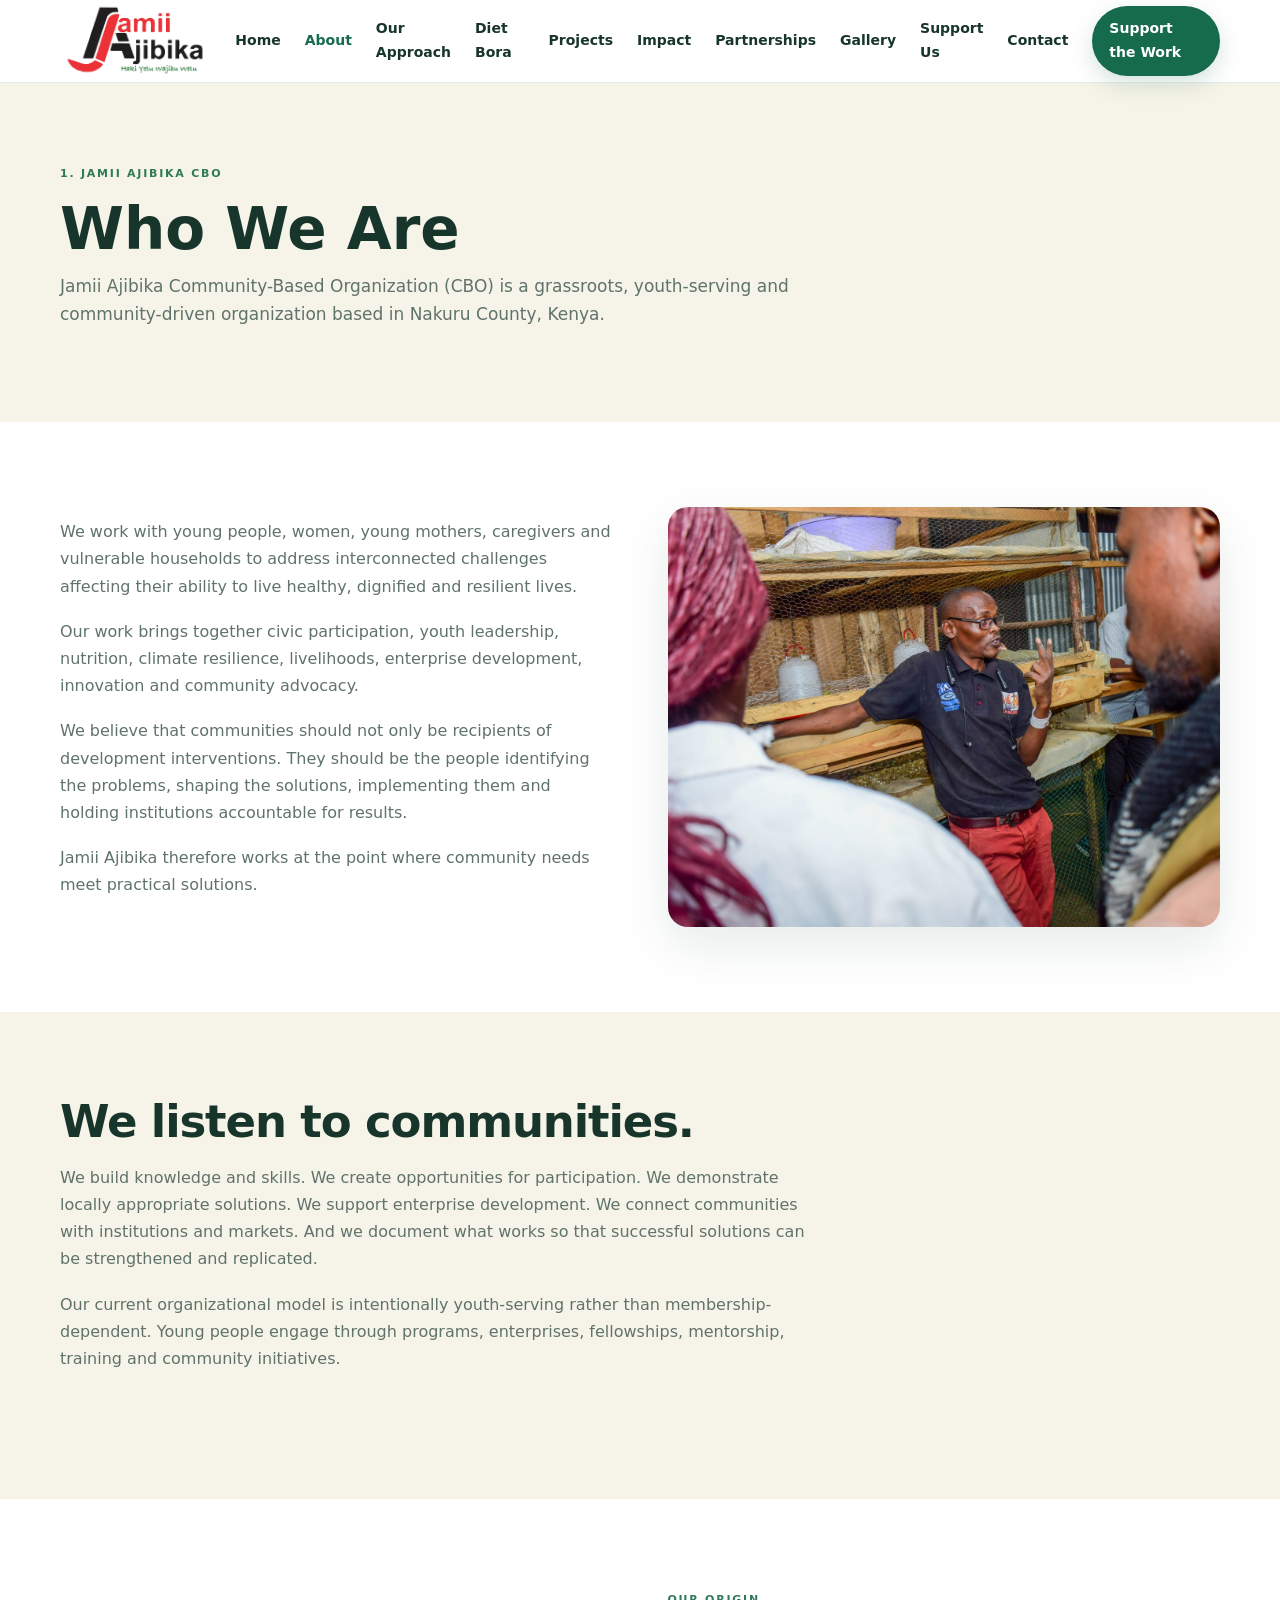
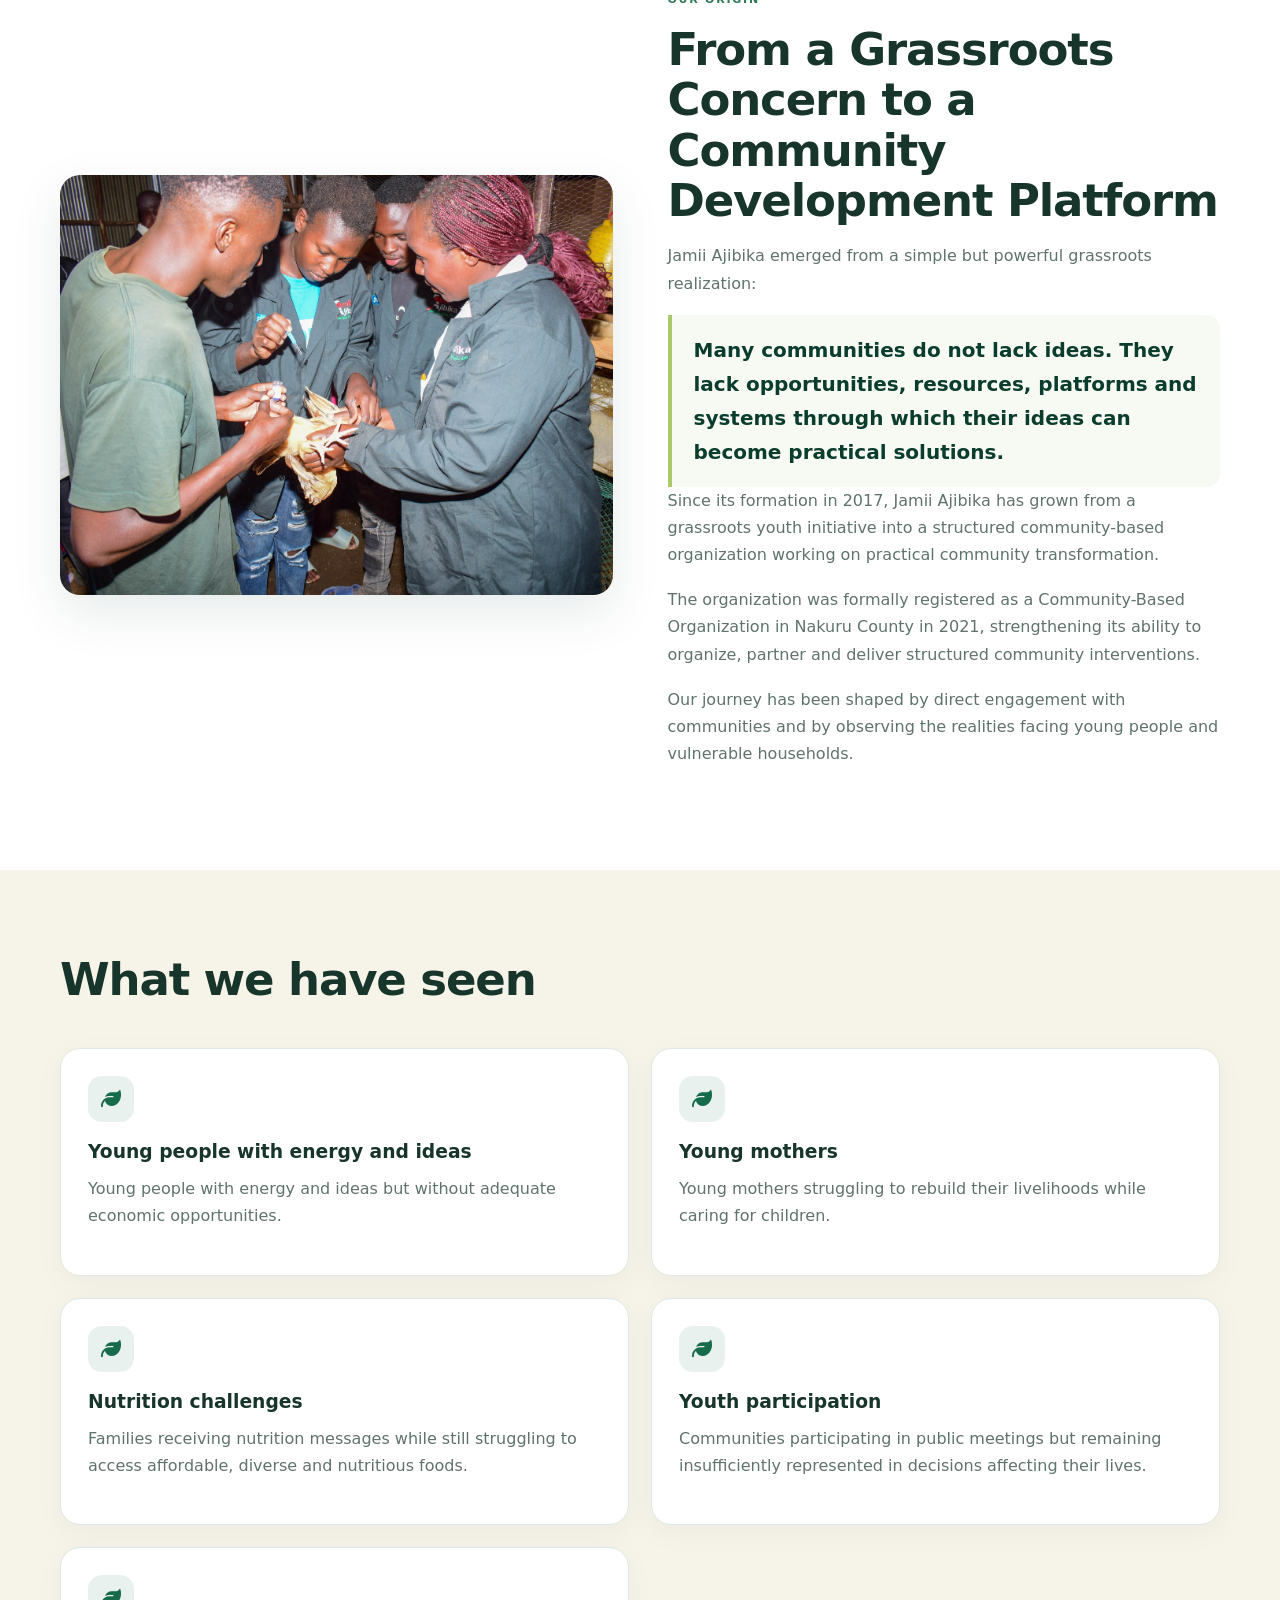
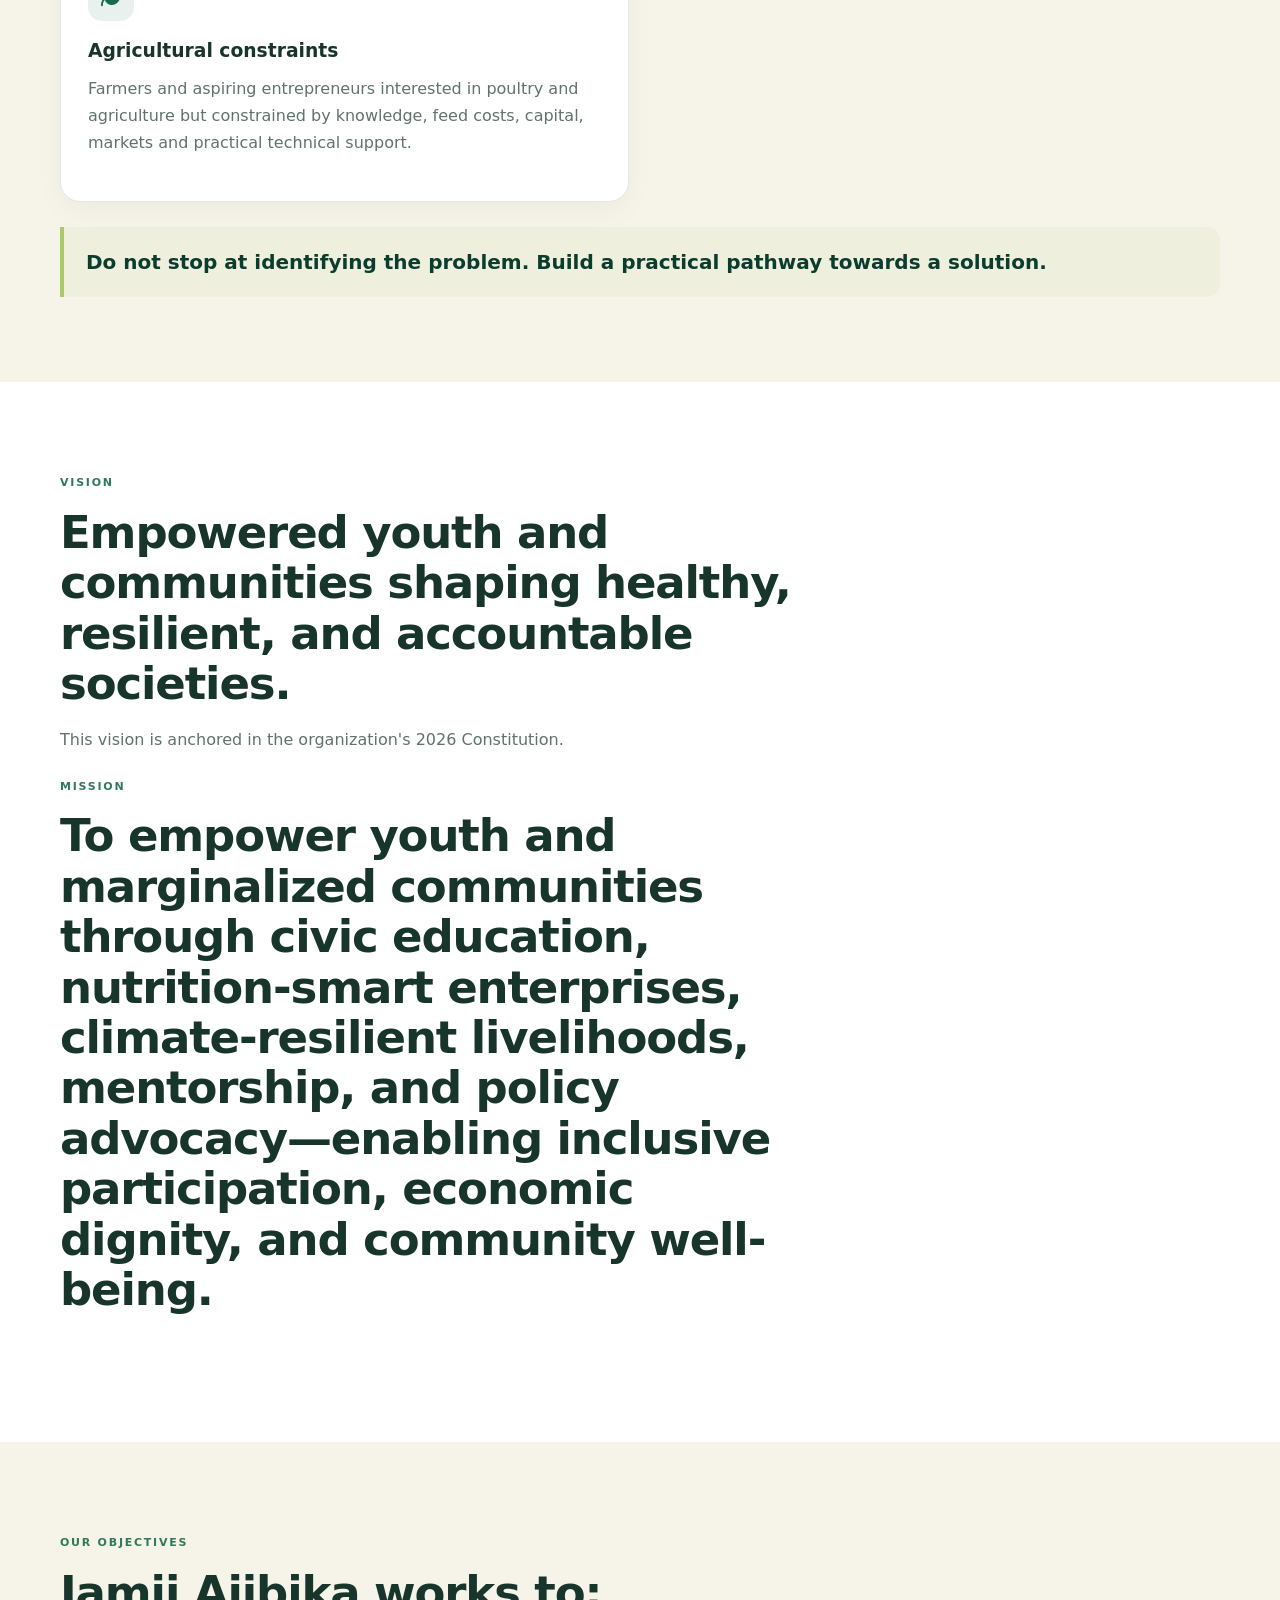
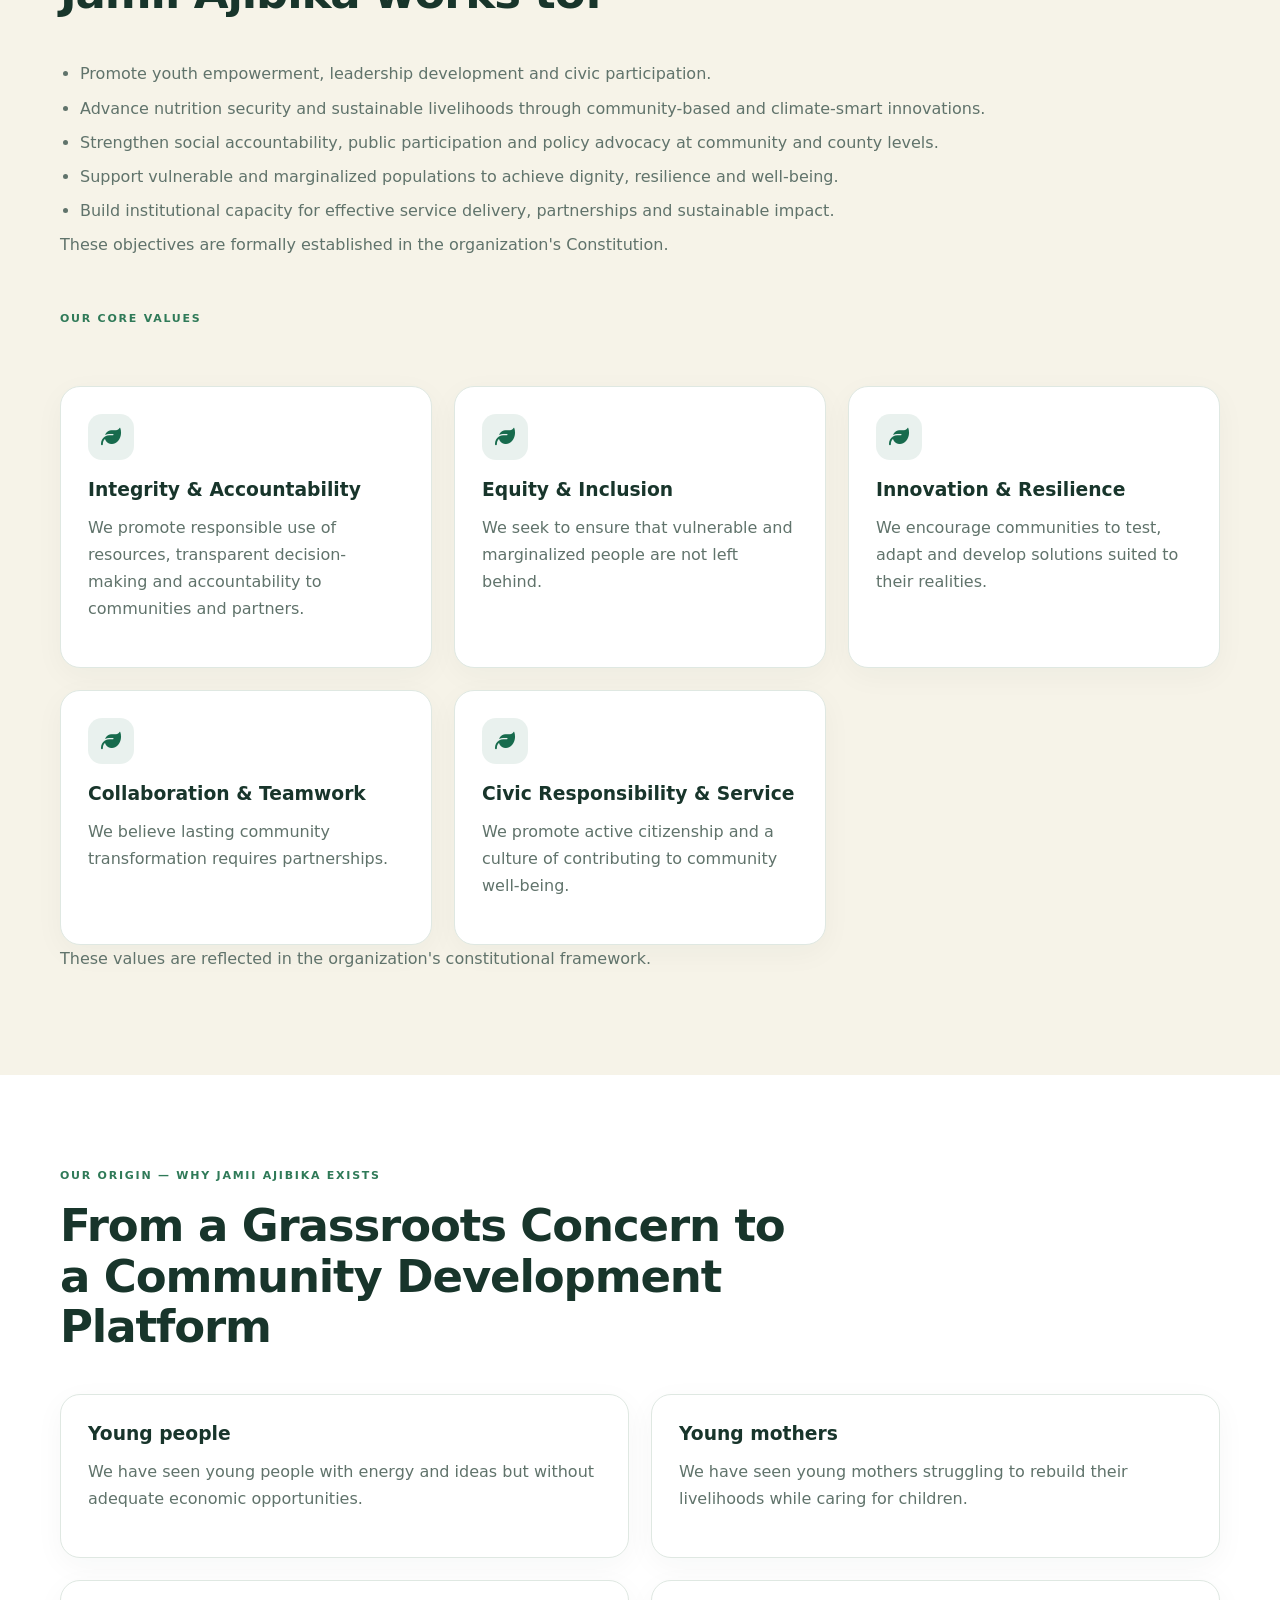
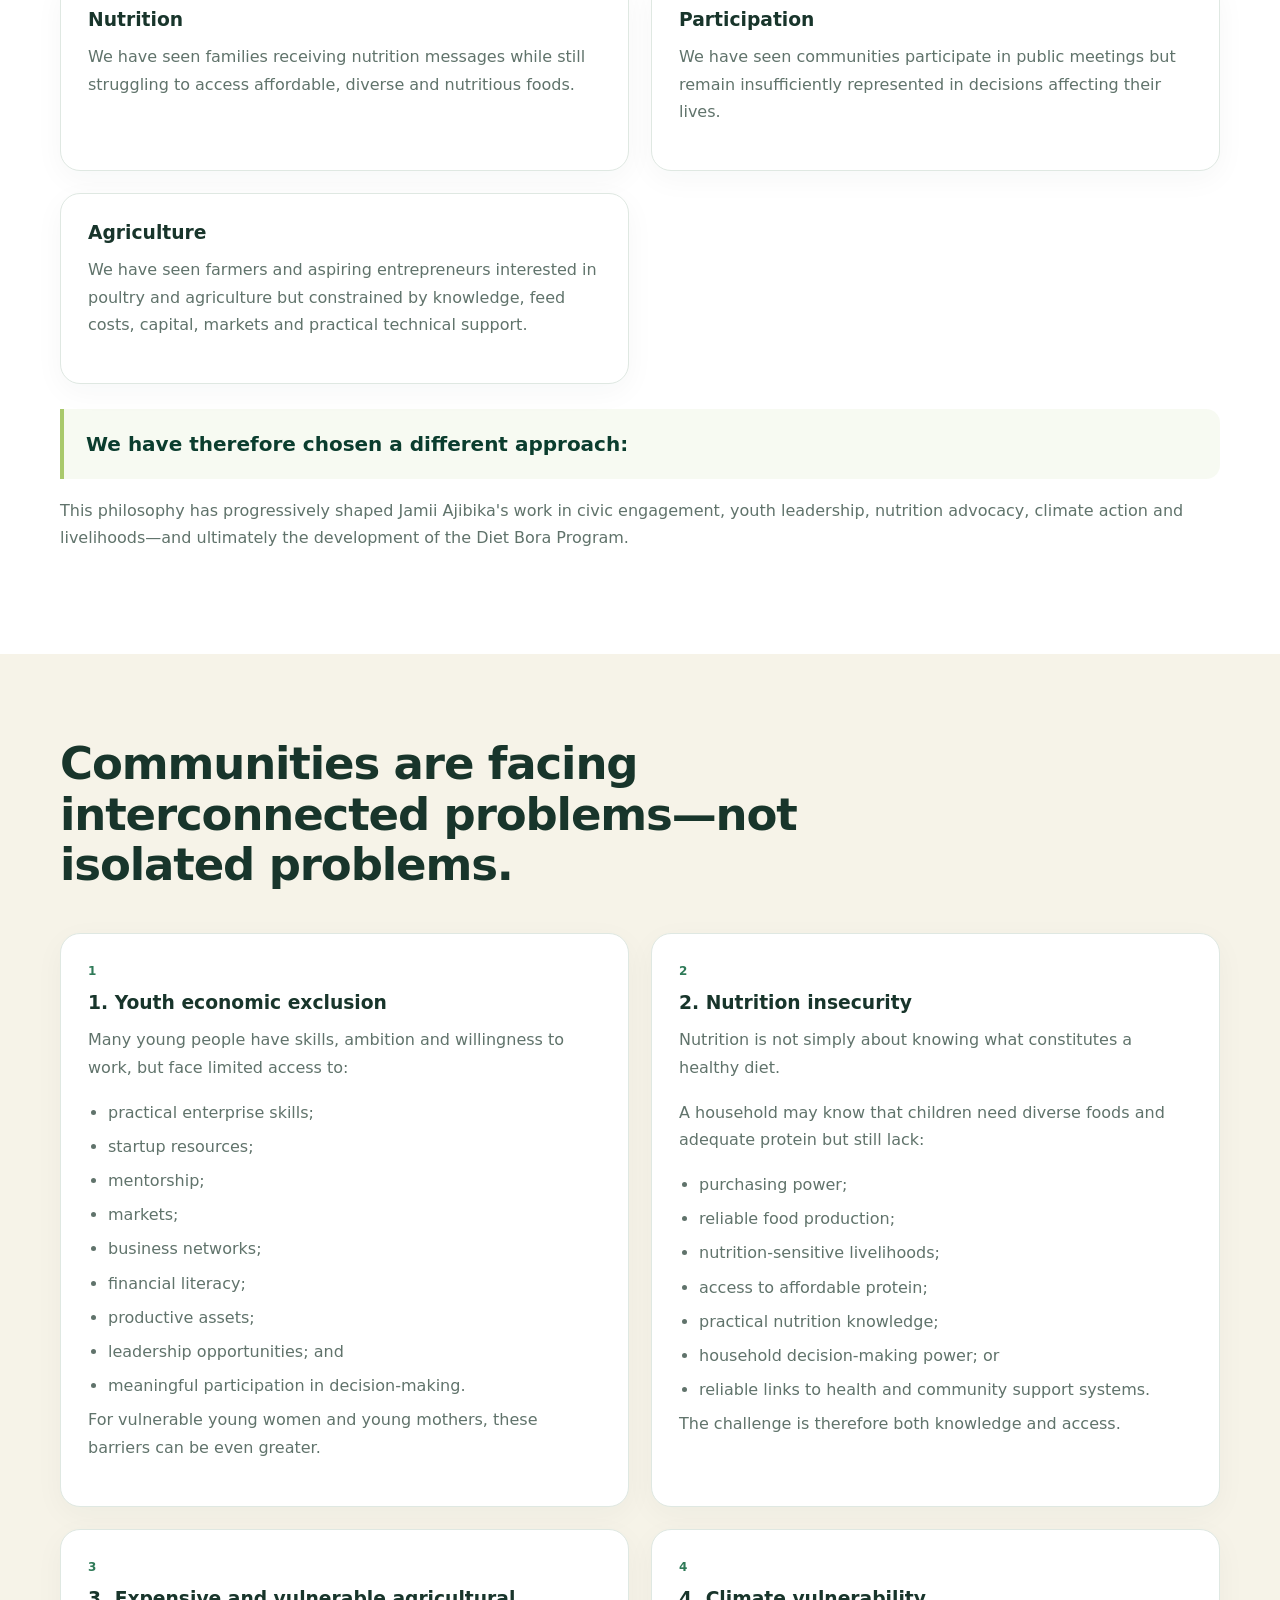
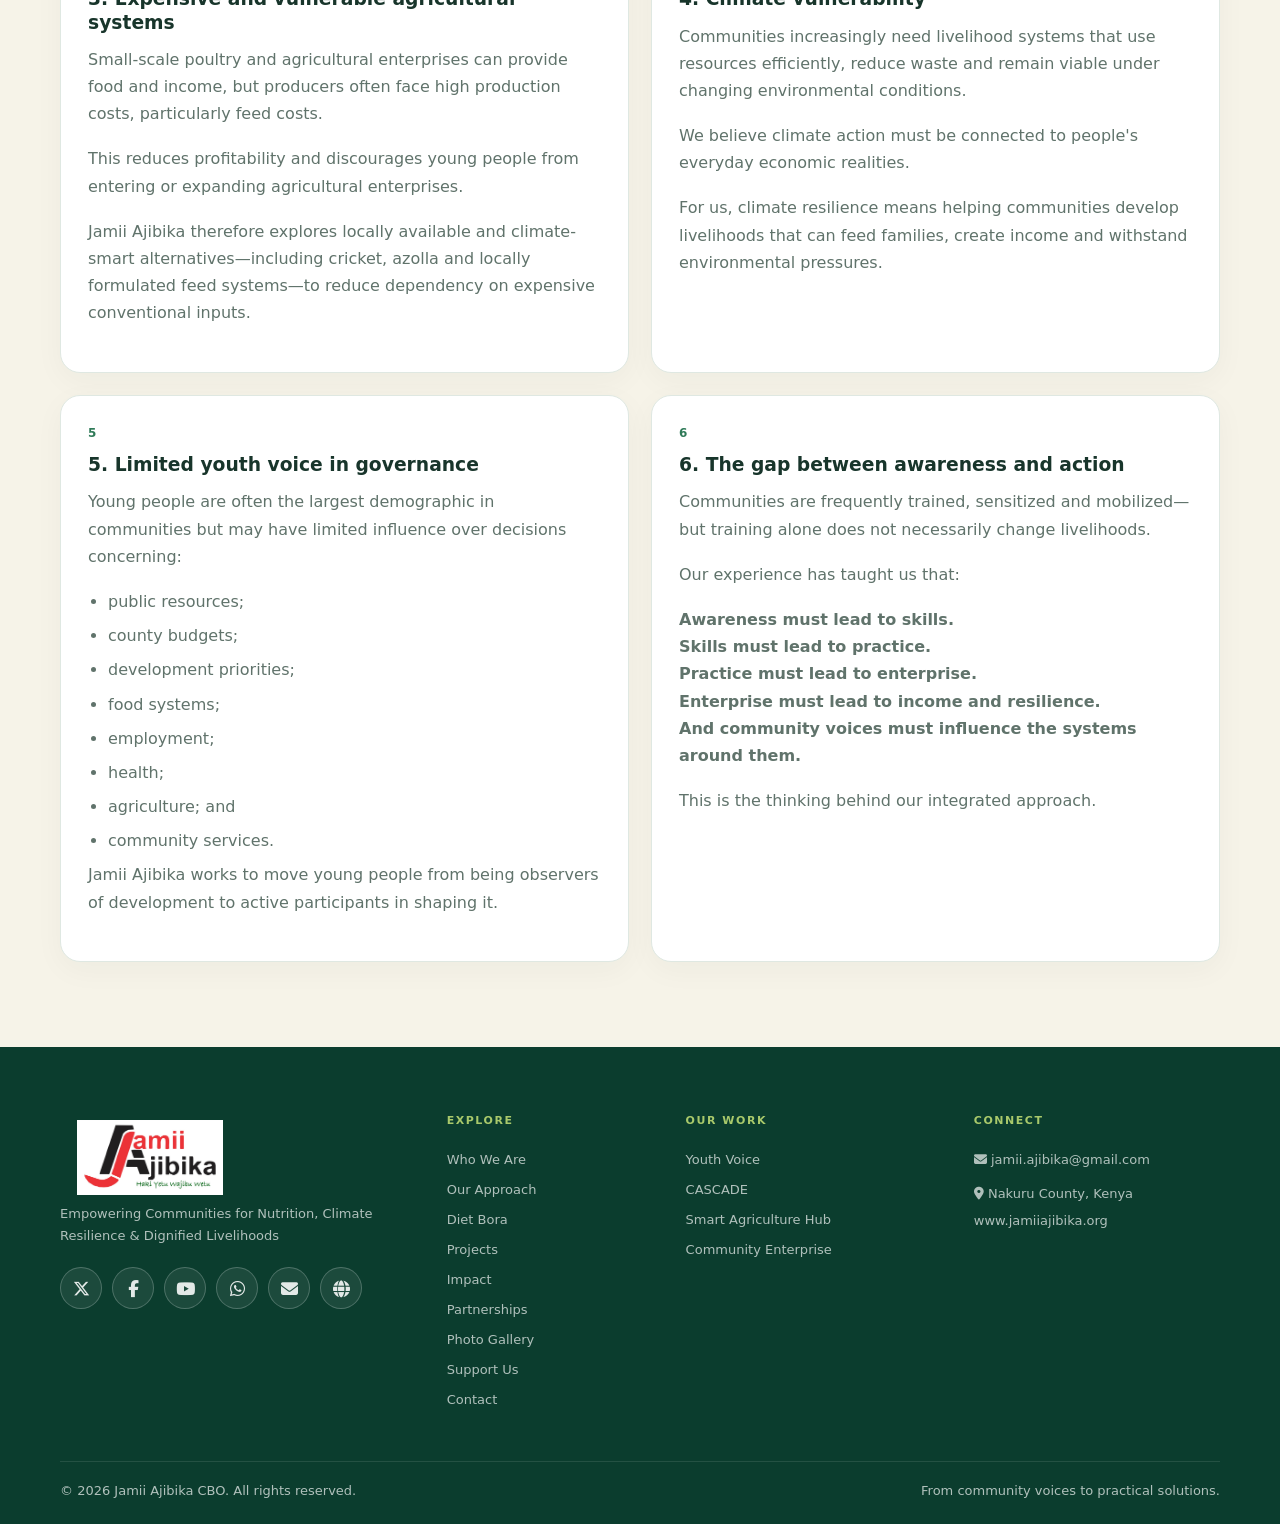
==== commit 8757ddc7: "Update about.htmladd" ====
--- a/about.html
+++ b/about.html
@@ -1,8 +1,1063 @@
-<!doctype html><html lang="en"><head><meta charset="UTF-8"><meta name="viewport" content="width=device-width, initial-scale=1.0"><title>Who We Are | Jamii Ajibika CBO</title><meta name="description" content="Empowering Communities for Nutrition, Climate Resilience & Dignified Livelihoods."><link rel="stylesheet" href="https://cdnjs.cloudflare.com/ajax/libs/font-awesome/6.5.2/css/all.min.css"><link rel="stylesheet" href="site.css"></head><body><header class="site-header"><div class="container nav-wrap"><a class="brand" href="index.html" aria-label="Jamii Ajibika home"><img class="brand-logo" src="logo.jpeg" alt="Jamii Ajibika CBO logo"></a><button class="menu-btn" id="menuToggle" aria-label="Open navigation" aria-expanded="false"><i class="fa-solid fa-bars"></i></button><nav class="nav" id="mainNav"><a class="" href="index.html">Home</a><a class="active" href="about.html">About</a><a class="" href="approach.html">Our Approach</a><a class="" href="diet-bora.html">Diet Bora</a><a class="" href="projects.html">Projects</a><a class="" href="impact.html">Impact</a><a class="" href="partnerships.html">Partnerships</a><a class="" href="gallery.html">Gallery</a><a class="" href="support.html">Support Us</a><a class="" href="contact.html">Contact</a><a class="nav-cta" href="support.html">Support the Work</a></nav></div></header><main><section class="page-title"><div class="container"><span class="eyebrow" style="color:var(--leaf)">1. JAMII AJIBIKA CBO</span><h1>Who We Are</h1><p class="lead">Jamii Ajibika Community-Based Organization (CBO) is a grassroots, youth-serving and community-driven organization based in Nakuru County, Kenya.</p></div></section>
-<section class="section"><div class="container split"><div><p class="">We work with young people, women, young mothers, caregivers and vulnerable households to address interconnected challenges affecting their ability to live healthy, dignified and resilient lives.</p><p class="">Our work brings together civic participation, youth leadership, nutrition, climate resilience, livelihoods, enterprise development, innovation and community advocacy.</p><p class="">We believe that communities should not only be recipients of development interventions. They should be the people identifying the problems, shaping the solutions, implementing them and holding institutions accountable for results.</p><p class="">Jamii Ajibika therefore works at the point where community needs meet practical solutions.</p></div><div class="photo"><img src="2.jpg" alt="Community engagement" loading="lazy"></div></div></section>
-<section class="section alt"><div class="container"><div class="section-head"><h2>We listen to communities.</h2><p class="">We build knowledge and skills. We create opportunities for participation. We demonstrate locally appropriate solutions. We support enterprise development. We connect communities with institutions and markets. And we document what works so that successful solutions can be strengthened and replicated.</p><p class="">Our current organizational model is intentionally youth-serving rather than membership-dependent. Young people engage through programs, enterprises, fellowships, mentorship, training and community initiatives.</p></div></div></section>
-<section class="section"><div class="container split"><div class="photo"><img src="3.jpg" alt="Grassroots community work" loading="lazy"></div><div><span class="eyebrow" style="color:var(--leaf)">OUR ORIGIN</span><h2>From a Grassroots Concern to a Community Development Platform</h2><p class="">Jamii Ajibika emerged from a simple but powerful grassroots realization:</p><div class="quote">Many communities do not lack ideas. They lack opportunities, resources, platforms and systems through which their ideas can become practical solutions.</div><p class="">Since its formation in 2017, Jamii Ajibika has grown from a grassroots youth initiative into a structured community-based organization working on practical community transformation.</p><p class="">The organization was formally registered as a Community-Based Organization in Nakuru County in 2021, strengthening its ability to organize, partner and deliver structured community interventions.</p><p class="">Our journey has been shaped by direct engagement with communities and by observing the realities facing young people and vulnerable households.</p></div></div></section>
-<section class="section alt"><div class="container"><div class="section-head"><h2>What we have seen</h2></div><div class="grid grid-2"><article class="card"><div class="icon"><i class="fa-solid fa-leaf"></i></div><h3>Young people with energy and ideas</h3><p class="">Young people with energy and ideas but without adequate economic opportunities.</p></article><article class="card"><div class="icon"><i class="fa-solid fa-leaf"></i></div><h3>Young mothers</h3><p class="">Young mothers struggling to rebuild their livelihoods while caring for children.</p></article><article class="card"><div class="icon"><i class="fa-solid fa-leaf"></i></div><h3>Nutrition challenges</h3><p class="">Families receiving nutrition messages while still struggling to access affordable, diverse and nutritious foods.</p></article><article class="card"><div class="icon"><i class="fa-solid fa-leaf"></i></div><h3>Youth participation</h3><p class="">Communities participating in public meetings but remaining insufficiently represented in decisions affecting their lives.</p></article><article class="card"><div class="icon"><i class="fa-solid fa-leaf"></i></div><h3>Agricultural constraints</h3><p class="">Farmers and aspiring entrepreneurs interested in poultry and agriculture but constrained by knowledge, feed costs, capital, markets and practical technical support.</p></article></div><div class="quote" style="margin-top:25px">Do not stop at identifying the problem. Build a practical pathway towards a solution.</div></div></section>
-<section class="section"><div class="container"><div class="section-head"><span class="eyebrow" style="color:var(--leaf)">VISION</span><h2>Empowered youth and communities shaping healthy, resilient, and accountable societies.</h2><p class="">This vision is anchored in the organization's 2026 Constitution.</p><span class="eyebrow" style="color:var(--leaf)">MISSION</span><h2>To empower youth and marginalized communities through civic education, nutrition-smart enterprises, climate-resilient livelihoods, mentorship, and policy advocacy—enabling inclusive participation, economic dignity, and community well-being.</h2></div></div></section>
-<section class="section alt"><div class="container"><div class="section-head"><span class="eyebrow" style="color:var(--leaf)">OUR OBJECTIVES</span><h2>Jamii Ajibika works to:</h2></div><ul class="list"><li>Promote youth empowerment, leadership development and civic participation.</li><li>Advance nutrition security and sustainable livelihoods through community-based and climate-smart innovations.</li><li>Strengthen social accountability, public participation and policy advocacy at community and county levels.</li><li>Support vulnerable and marginalized populations to achieve dignity, resilience and well-being.</li><li>Build institutional capacity for effective service delivery, partnerships and sustainable impact.</li></ul><p class="">These objectives are formally established in the organization's Constitution.</p><div class="section-head" style="margin-top:45px"><span class="eyebrow" style="color:var(--leaf)">OUR CORE VALUES</span></div><div class="grid grid-3"><article class="card"><div class="icon"><i class="fa-solid fa-leaf"></i></div><h3>Integrity &amp; Accountability</h3><p class="">We promote responsible use of resources, transparent decision-making and accountability to communities and partners.</p></article><article class="card"><div class="icon"><i class="fa-solid fa-leaf"></i></div><h3>Equity &amp; Inclusion</h3><p class="">We seek to ensure that vulnerable and marginalized people are not left behind.</p></article><article class="card"><div class="icon"><i class="fa-solid fa-leaf"></i></div><h3>Innovation &amp; Resilience</h3><p class="">We encourage communities to test, adapt and develop solutions suited to their realities.</p></article><article class="card"><div class="icon"><i class="fa-solid fa-leaf"></i></div><h3>Collaboration &amp; Teamwork</h3><p class="">We believe lasting community transformation requires partnerships.</p></article><article class="card"><div class="icon"><i class="fa-solid fa-leaf"></i></div><h3>Civic Responsibility &amp; Service</h3><p class="">We promote active citizenship and a culture of contributing to community well-being.</p></article></div><p class="">These values are reflected in the organization's constitutional framework.</p></div></section><section class="section"><div class="container"><div class="section-head"><span class="eyebrow" style="color:var(--leaf)">OUR ORIGIN — WHY JAMII AJIBIKA EXISTS</span><h2>From a Grassroots Concern to a Community Development Platform</h2></div><div class="grid grid-2"><article class="card"><h3>Young people</h3><p>We have seen young people with energy and ideas but without adequate economic opportunities.</p></article><article class="card"><h3>Young mothers</h3><p>We have seen young mothers struggling to rebuild their livelihoods while caring for children.</p></article><article class="card"><h3>Nutrition</h3><p>We have seen families receiving nutrition messages while still struggling to access affordable, diverse and nutritious foods.</p></article><article class="card"><h3>Participation</h3><p>We have seen communities participate in public meetings but remain insufficiently represented in decisions affecting their lives.</p></article><article class="card"><h3>Agriculture</h3><p>We have seen farmers and aspiring entrepreneurs interested in poultry and agriculture but constrained by knowledge, feed costs, capital, markets and practical technical support.</p></article></div><div class="quote" style="margin-top:25px">We have therefore chosen a different approach:</div><p style="margin-top:18px">This philosophy has progressively shaped Jamii Ajibika's work in civic engagement, youth leadership, nutrition advocacy, climate action and livelihoods—and ultimately the development of the Diet Bora Program.</p></div></section>
-<section class="section alt"><div class="container"><div class="section-head"><h2>Communities are facing interconnected problems—not isolated problems.</h2></div><div class="grid grid-2"><article class="card"><div class="number">1</div><h3>1. Youth economic exclusion</h3><p>Many young people have skills, ambition and willingness to work, but face limited access to:</p><ul class="list"><li>practical enterprise skills;</li><li>startup resources;</li><li>mentorship;</li><li>markets;</li><li>business networks;</li><li>financial literacy;</li><li>productive assets;</li><li>leadership opportunities; and</li><li>meaningful participation in decision-making.</li></ul><p>For vulnerable young women and young mothers, these barriers can be even greater.</p></article><article class="card"><div class="number">2</div><h3>2. Nutrition insecurity</h3><p>Nutrition is not simply about knowing what constitutes a healthy diet.</p><p>A household may know that children need diverse foods and adequate protein but still lack:</p><ul class="list"><li>purchasing power;</li><li>reliable food production;</li><li>nutrition-sensitive livelihoods;</li><li>access to affordable protein;</li><li>practical nutrition knowledge;</li><li>household decision-making power; or</li><li>reliable links to health and community support systems.</li></ul><p>The challenge is therefore both knowledge and access.</p></article><article class="card"><div class="number">3</div><h3>3. Expensive and vulnerable agricultural systems</h3><p>Small-scale poultry and agricultural enterprises can provide food and income, but producers often face high production costs, particularly feed costs.</p><p>This reduces profitability and discourages young people from entering or expanding agricultural enterprises.</p><p>Jamii Ajibika therefore explores locally available and climate-smart alternatives—including cricket, azolla and locally formulated feed systems—to reduce dependency on expensive conventional inputs.</p></article><article class="card"><div class="number">4</div><h3>4. Climate vulnerability</h3><p>Communities increasingly need livelihood systems that use resources efficiently, reduce waste and remain viable under changing environmental conditions.</p><p>We believe climate action must be connected to people's everyday economic realities.</p><p>For us, climate resilience means helping communities develop livelihoods that can feed families, create income and withstand environmental pressures.</p></article><article class="card"><div class="number">5</div><h3>5. Limited youth voice in governance</h3><p>Young people are often the largest demographic in communities but may have limited influence over decisions concerning:</p><ul class="list"><li>public resources;</li><li>county budgets;</li><li>development priorities;</li><li>food systems;</li><li>employment;</li><li>health;</li><li>agriculture; and</li><li>community services.</li></ul><p>Jamii Ajibika works to move young people from being observers of development to active participants in shaping it.</p></article><article class="card"><div class="number">6</div><h3>6. The gap between awareness and action</h3><p>Communities are frequently trained, sensitized and mobilized—but training alone does not necessarily change livelihoods.</p><p>Our experience has taught us that:</p><p><strong>Awareness must lead to skills.<br>Skills must lead to practice.<br>Practice must lead to enterprise.<br>Enterprise must lead to income and resilience.<br>And community voices must influence the systems around them.</strong></p><p>This is the thinking behind our integrated approach.</p></article></div></div></section></main><footer class="footer"><div class="container footer-grid"><div><a class="brand footer-brand" href="index.html"><img src="logo.jpeg" alt="Jamii Ajibika CBO logo"></a><p>Empowering Communities for Nutrition, Climate Resilience &amp; Dignified Livelihoods</p><div class="footer-socials" aria-label="Jamii Ajibika social media"><a href="https://x.com/JamiiAjibikacbo" target="_blank" rel="noopener noreferrer" aria-label="X / Twitter"><i class="fa-brands fa-x-twitter"></i></a><a href="https://www.facebook.com/AjibikaJamii" target="_blank" rel="noopener noreferrer" aria-label="Facebook"><i class="fa-brands fa-facebook-f"></i></a><a href="https://www.youtube.com/@ajibikaEducatetv" target="_blank" rel="noopener noreferrer" aria-label="YouTube"><i class="fa-brands fa-youtube"></i></a><a class="whatsapp" href="https://wa.me/254755654960" target="_blank" rel="noopener noreferrer" aria-label="WhatsApp"><i class="fa-brands fa-whatsapp"></i></a><a class="email" href="mailto:jamii.ajibika@gmail.com" aria-label="Email"><i class="fa-solid fa-envelope"></i></a><a class="website" href="https://www.jamiiajibika.org" target="_blank" rel="noopener noreferrer" aria-label="Website"><i class="fa-solid fa-globe"></i></a></div></div><div><h4>Explore</h4><a href="about.html">Who We Are</a><a href="approach.html">Our Approach</a><a href="diet-bora.html">Diet Bora</a><a href="projects.html">Projects</a><a href="impact.html">Impact</a><a href="partnerships.html">Partnerships</a><a href="gallery.html">Photo Gallery</a><a href="support.html">Support Us</a><a href="contact.html">Contact</a></div><div><h4>Our Work</h4><a href="projects.html#youth-voice">Youth Voice</a><a href="projects.html#cascade">CASCADE</a><a href="projects.html#hub">Smart Agriculture Hub</a><a href="projects.html#community-enterprise">Community Enterprise</a></div><div><h4>Connect</h4><a href="mailto:jamii.ajibika@gmail.com"><i class="fa-solid fa-envelope"></i> jamii.ajibika@gmail.com</a><span><i class="fa-solid fa-location-dot"></i> Nakuru County, Kenya</span><span>www.jamiiajibika.org</span></div></div><div class="container footer-bottom"><span>© 2026 Jamii Ajibika CBO. All rights reserved.</span><span>From community voices to practical solutions.</span></div></footer><script src="script.js"></script></body></html>+<!doctype html>
+<html lang="en">
+
+<head>
+    <meta charset="UTF-8">
+    <meta name="viewport" content="width=device-width, initial-scale=1.0">
+
+    <title>Who We Are | Jamii Ajibika CBO</title>
+
+    <meta name="description"
+        content="Empowering Communities for Nutrition, Climate Resilience & Dignified Livelihoods.">
+
+    <!-- Favicon -->
+    <link rel="icon" type="image/jpeg" href="logo.jpeg">
+    <link rel="shortcut icon" type="image/jpeg" href="logo.jpeg">
+
+    <!-- Font Awesome -->
+    <link rel="stylesheet"
+        href="https://cdnjs.cloudflare.com/ajax/libs/font-awesome/6.5.2/css/all.min.css">
+
+    <!-- Main Stylesheet -->
+    <link rel="stylesheet" href="site.css">
+</head>
+
+<body>
+
+    <!-- =========================================================
+         HEADER
+    ========================================================== -->
+
+    <header class="site-header">
+        <div class="container nav-wrap">
+
+            <a class="brand" href="index.html" aria-label="Jamii Ajibika home">
+                <img
+                    class="brand-logo"
+                    src="logo.jpeg"
+                    alt="Jamii Ajibika CBO logo">
+            </a>
+
+            <button
+                class="menu-btn"
+                id="menuToggle"
+                aria-label="Open navigation"
+                aria-expanded="false">
+                <i class="fa-solid fa-bars"></i>
+            </button>
+
+            <nav class="nav" id="mainNav">
+
+                <a href="index.html">Home</a>
+
+                <a class="active" href="about.html">About</a>
+
+                <a href="approach.html">Our Approach</a>
+
+                <a href="diet-bora.html">Diet Bora</a>
+
+                <a href="projects.html">Projects</a>
+
+                <a href="impact.html">Impact</a>
+
+                <a href="partnerships.html">Partnerships</a>
+
+                <a href="gallery.html">Gallery</a>
+
+                <a href="support.html">Support Us</a>
+
+                <a href="contact.html">Contact</a>
+
+                <a class="nav-cta" href="support.html">
+                    Support the Work
+                </a>
+
+            </nav>
+
+        </div>
+    </header>
+
+
+    <!-- =========================================================
+         MAIN CONTENT
+    ========================================================== -->
+
+    <main>
+
+        <!-- PAGE TITLE -->
+        <section class="page-title">
+            <div class="container">
+
+                <span class="eyebrow" style="color:var(--leaf)">
+                    1. JAMII AJIBIKA CBO
+                </span>
+
+                <h1>Who We Are</h1>
+
+                <p class="lead">
+                    Jamii Ajibika Community-Based Organization (CBO) is a grassroots,
+                    youth-serving and community-driven organization based in Nakuru
+                    County, Kenya.
+                </p>
+
+            </div>
+        </section>
+
+
+        <!-- =====================================================
+             WHO WE ARE
+        ====================================================== -->
+
+        <section class="section">
+
+            <div class="container split">
+
+                <div>
+
+                    <p>
+                        We work with young people, women, young mothers, caregivers
+                        and vulnerable households to address interconnected
+                        challenges affecting their ability to live healthy,
+                        dignified and resilient lives.
+                    </p>
+
+                    <p>
+                        Our work brings together civic participation, youth
+                        leadership, nutrition, climate resilience, livelihoods,
+                        enterprise development, innovation and community advocacy.
+                    </p>
+
+                    <p>
+                        We believe that communities should not only be recipients
+                        of development interventions. They should be the people
+                        identifying the problems, shaping the solutions,
+                        implementing them and holding institutions accountable
+                        for results.
+                    </p>
+
+                    <p>
+                        Jamii Ajibika therefore works at the point where community
+                        needs meet practical solutions.
+                    </p>
+
+                </div>
+
+                <div class="photo">
+                    <img
+                        src="2.jpg"
+                        alt="Community engagement"
+                        loading="lazy">
+                </div>
+
+            </div>
+
+        </section>
+
+
+        <!-- =====================================================
+             LISTEN TO COMMUNITIES
+        ====================================================== -->
+
+        <section class="section alt">
+
+            <div class="container">
+
+                <div class="section-head">
+
+                    <h2>We listen to communities.</h2>
+
+                    <p>
+                        We build knowledge and skills. We create opportunities for
+                        participation. We demonstrate locally appropriate solutions.
+                        We support enterprise development. We connect communities
+                        with institutions and markets. And we document what works
+                        so that successful solutions can be strengthened and
+                        replicated.
+                    </p>
+
+                    <p>
+                        Our current organizational model is intentionally
+                        youth-serving rather than membership-dependent. Young
+                        people engage through programs, enterprises, fellowships,
+                        mentorship, training and community initiatives.
+                    </p>
+
+                </div>
+
+            </div>
+
+        </section>
+
+
+        <!-- =====================================================
+             OUR ORIGIN
+        ====================================================== -->
+
+        <section class="section">
+
+            <div class="container split">
+
+                <div class="photo">
+                    <img
+                        src="3.jpg"
+                        alt="Grassroots community work"
+                        loading="lazy">
+                </div>
+
+                <div>
+
+                    <span class="eyebrow" style="color:var(--leaf)">
+                        OUR ORIGIN
+                    </span>
+
+                    <h2>
+                        From a Grassroots Concern to a Community Development
+                        Platform
+                    </h2>
+
+                    <p>
+                        Jamii Ajibika emerged from a simple but powerful grassroots
+                        realization:
+                    </p>
+
+                    <div class="quote">
+                        Many communities do not lack ideas. They lack
+                        opportunities, resources, platforms and systems through
+                        which their ideas can become practical solutions.
+                    </div>
+
+                    <p>
+                        Since its formation in 2017, Jamii Ajibika has grown from
+                        a grassroots youth initiative into a structured
+                        community-based organization working on practical
+                        community transformation.
+                    </p>
+
+                    <p>
+                        The organization was formally registered as a
+                        Community-Based Organization in Nakuru County in 2021,
+                        strengthening its ability to organize, partner and
+                        deliver structured community interventions.
+                    </p>
+
+                    <p>
+                        Our journey has been shaped by direct engagement with
+                        communities and by observing the realities facing young
+                        people and vulnerable households.
+                    </p>
+
+                </div>
+
+            </div>
+
+        </section>
+
+
+        <!-- =====================================================
+             WHAT WE HAVE SEEN
+        ====================================================== -->
+
+        <section class="section alt">
+
+            <div class="container">
+
+                <div class="section-head">
+                    <h2>What we have seen</h2>
+                </div>
+
+                <div class="grid grid-2">
+
+                    <article class="card">
+
+                        <div class="icon">
+                            <i class="fa-solid fa-leaf"></i>
+                        </div>
+
+                        <h3>Young people with energy and ideas</h3>
+
+                        <p>
+                            Young people with energy and ideas but without
+                            adequate economic opportunities.
+                        </p>
+
+                    </article>
+
+
+                    <article class="card">
+
+                        <div class="icon">
+                            <i class="fa-solid fa-leaf"></i>
+                        </div>
+
+                        <h3>Young mothers</h3>
+
+                        <p>
+                            Young mothers struggling to rebuild their livelihoods
+                            while caring for children.
+                        </p>
+
+                    </article>
+
+
+                    <article class="card">
+
+                        <div class="icon">
+                            <i class="fa-solid fa-leaf"></i>
+                        </div>
+
+                        <h3>Nutrition challenges</h3>
+
+                        <p>
+                            Families receiving nutrition messages while still
+                            struggling to access affordable, diverse and
+                            nutritious foods.
+                        </p>
+
+                    </article>
+
+
+                    <article class="card">
+
+                        <div class="icon">
+                            <i class="fa-solid fa-leaf"></i>
+                        </div>
+
+                        <h3>Youth participation</h3>
+
+                        <p>
+                            Communities participating in public meetings but
+                            remaining insufficiently represented in decisions
+                            affecting their lives.
+                        </p>
+
+                    </article>
+
+
+                    <article class="card">
+
+                        <div class="icon">
+                            <i class="fa-solid fa-leaf"></i>
+                        </div>
+
+                        <h3>Agricultural constraints</h3>
+
+                        <p>
+                            Farmers and aspiring entrepreneurs interested in
+                            poultry and agriculture but constrained by knowledge,
+                            feed costs, capital, markets and practical technical
+                            support.
+                        </p>
+
+                    </article>
+
+                </div>
+
+                <div class="quote" style="margin-top:25px">
+                    Do not stop at identifying the problem. Build a practical
+                    pathway towards a solution.
+                </div>
+
+            </div>
+
+        </section>
+
+
+        <!-- =====================================================
+             VISION & MISSION
+        ====================================================== -->
+
+        <section class="section">
+
+            <div class="container">
+
+                <div class="section-head">
+
+                    <span class="eyebrow" style="color:var(--leaf)">
+                        VISION
+                    </span>
+
+                    <h2>
+                        Empowered youth and communities shaping healthy,
+                        resilient, and accountable societies.
+                    </h2>
+
+                    <p>
+                        This vision is anchored in the organization's 2026
+                        Constitution.
+                    </p>
+
+
+                    <span class="eyebrow" style="color:var(--leaf)">
+                        MISSION
+                    </span>
+
+                    <h2>
+                        To empower youth and marginalized communities through
+                        civic education, nutrition-smart enterprises,
+                        climate-resilient livelihoods, mentorship, and policy
+                        advocacy—enabling inclusive participation, economic
+                        dignity, and community well-being.
+                    </h2>
+
+                </div>
+
+            </div>
+
+        </section>
+
+
+        <!-- =====================================================
+             OBJECTIVES & CORE VALUES
+        ====================================================== -->
+
+        <section class="section alt">
+
+            <div class="container">
+
+                <div class="section-head">
+
+                    <span class="eyebrow" style="color:var(--leaf)">
+                        OUR OBJECTIVES
+                    </span>
+
+                    <h2>Jamii Ajibika works to:</h2>
+
+                </div>
+
+
+                <ul class="list">
+
+                    <li>
+                        Promote youth empowerment, leadership development and
+                        civic participation.
+                    </li>
+
+                    <li>
+                        Advance nutrition security and sustainable livelihoods
+                        through community-based and climate-smart innovations.
+                    </li>
+
+                    <li>
+                        Strengthen social accountability, public participation
+                        and policy advocacy at community and county levels.
+                    </li>
+
+                    <li>
+                        Support vulnerable and marginalized populations to
+                        achieve dignity, resilience and well-being.
+                    </li>
+
+                    <li>
+                        Build institutional capacity for effective service
+                        delivery, partnerships and sustainable impact.
+                    </li>
+
+                </ul>
+
+
+                <p>
+                    These objectives are formally established in the
+                    organization's Constitution.
+                </p>
+
+
+                <div class="section-head" style="margin-top:45px">
+
+                    <span class="eyebrow" style="color:var(--leaf)">
+                        OUR CORE VALUES
+                    </span>
+
+                </div>
+
+
+                <div class="grid grid-3">
+
+                    <article class="card">
+
+                        <div class="icon">
+                            <i class="fa-solid fa-leaf"></i>
+                        </div>
+
+                        <h3>Integrity &amp; Accountability</h3>
+
+                        <p>
+                            We promote responsible use of resources, transparent
+                            decision-making and accountability to communities
+                            and partners.
+                        </p>
+
+                    </article>
+
+
+                    <article class="card">
+
+                        <div class="icon">
+                            <i class="fa-solid fa-leaf"></i>
+                        </div>
+
+                        <h3>Equity &amp; Inclusion</h3>
+
+                        <p>
+                            We seek to ensure that vulnerable and marginalized
+                            people are not left behind.
+                        </p>
+
+                    </article>
+
+
+                    <article class="card">
+
+                        <div class="icon">
+                            <i class="fa-solid fa-leaf"></i>
+                        </div>
+
+                        <h3>Innovation &amp; Resilience</h3>
+
+                        <p>
+                            We encourage communities to test, adapt and develop
+                            solutions suited to their realities.
+                        </p>
+
+                    </article>
+
+
+                    <article class="card">
+
+                        <div class="icon">
+                            <i class="fa-solid fa-leaf"></i>
+                        </div>
+
+                        <h3>Collaboration &amp; Teamwork</h3>
+
+                        <p>
+                            We believe lasting community transformation requires
+                            partnerships.
+                        </p>
+
+                    </article>
+
+
+                    <article class="card">
+
+                        <div class="icon">
+                            <i class="fa-solid fa-leaf"></i>
+                        </div>
+
+                        <h3>Civic Responsibility &amp; Service</h3>
+
+                        <p>
+                            We promote active citizenship and a culture of
+                            contributing to community well-being.
+                        </p>
+
+                    </article>
+
+                </div>
+
+
+                <p>
+                    These values are reflected in the organization's
+                    constitutional framework.
+                </p>
+
+            </div>
+
+        </section>
+
+
+        <!-- =====================================================
+             WHY JAMII AJIBIKA EXISTS
+        ====================================================== -->
+
+        <section class="section">
+
+            <div class="container">
+
+                <div class="section-head">
+
+                    <span class="eyebrow" style="color:var(--leaf)">
+                        OUR ORIGIN — WHY JAMII AJIBIKA EXISTS
+                    </span>
+
+                    <h2>
+                        From a Grassroots Concern to a Community Development
+                        Platform
+                    </h2>
+
+                </div>
+
+
+                <div class="grid grid-2">
+
+                    <article class="card">
+
+                        <h3>Young people</h3>
+
+                        <p>
+                            We have seen young people with energy and ideas but
+                            without adequate economic opportunities.
+                        </p>
+
+                    </article>
+
+
+                    <article class="card">
+
+                        <h3>Young mothers</h3>
+
+                        <p>
+                            We have seen young mothers struggling to rebuild
+                            their livelihoods while caring for children.
+                        </p>
+
+                    </article>
+
+
+                    <article class="card">
+
+                        <h3>Nutrition</h3>
+
+                        <p>
+                            We have seen families receiving nutrition messages
+                            while still struggling to access affordable,
+                            diverse and nutritious foods.
+                        </p>
+
+                    </article>
+
+
+                    <article class="card">
+
+                        <h3>Participation</h3>
+
+                        <p>
+                            We have seen communities participate in public
+                            meetings but remain insufficiently represented in
+                            decisions affecting their lives.
+                        </p>
+
+                    </article>
+
+
+                    <article class="card">
+
+                        <h3>Agriculture</h3>
+
+                        <p>
+                            We have seen farmers and aspiring entrepreneurs
+                            interested in poultry and agriculture but
+                            constrained by knowledge, feed costs, capital,
+                            markets and practical technical support.
+                        </p>
+
+                    </article>
+
+                </div>
+
+
+                <div class="quote" style="margin-top:25px">
+                    We have therefore chosen a different approach:
+                </div>
+
+                <p style="margin-top:18px">
+                    This philosophy has progressively shaped Jamii Ajibika's
+                    work in civic engagement, youth leadership, nutrition
+                    advocacy, climate action and livelihoods—and ultimately the
+                    development of the Diet Bora Program.
+                </p>
+
+            </div>
+
+        </section>
+
+
+        <!-- =====================================================
+             INTERCONNECTED PROBLEMS
+        ====================================================== -->
+
+        <section class="section alt">
+
+            <div class="container">
+
+                <div class="section-head">
+
+                    <h2>
+                        Communities are facing interconnected problems—not
+                        isolated problems.
+                    </h2>
+
+                </div>
+
+
+                <div class="grid grid-2">
+
+                    <!-- 01 -->
+                    <article class="card">
+
+                        <div class="number">1</div>
+
+                        <h3>1. Youth economic exclusion</h3>
+
+                        <p>
+                            Many young people have skills, ambition and
+                            willingness to work, but face limited access to:
+                        </p>
+
+                        <ul class="list">
+                            <li>practical enterprise skills;</li>
+                            <li>startup resources;</li>
+                            <li>mentorship;</li>
+                            <li>markets;</li>
+                            <li>business networks;</li>
+                            <li>financial literacy;</li>
+                            <li>productive assets;</li>
+                            <li>leadership opportunities; and</li>
+                            <li>meaningful participation in decision-making.</li>
+                        </ul>
+
+                        <p>
+                            For vulnerable young women and young mothers, these
+                            barriers can be even greater.
+                        </p>
+
+                    </article>
+
+
+                    <!-- 02 -->
+                    <article class="card">
+
+                        <div class="number">2</div>
+
+                        <h3>2. Nutrition insecurity</h3>
+
+                        <p>
+                            Nutrition is not simply about knowing what
+                            constitutes a healthy diet.
+                        </p>
+
+                        <p>
+                            A household may know that children need diverse
+                            foods and adequate protein but still lack:
+                        </p>
+
+                        <ul class="list">
+                            <li>purchasing power;</li>
+                            <li>reliable food production;</li>
+                            <li>nutrition-sensitive livelihoods;</li>
+                            <li>access to affordable protein;</li>
+                            <li>practical nutrition knowledge;</li>
+                            <li>household decision-making power; or</li>
+                            <li>
+                                reliable links to health and community support
+                                systems.
+                            </li>
+                        </ul>
+
+                        <p>
+                            The challenge is therefore both knowledge and access.
+                        </p>
+
+                    </article>
+
+
+                    <!-- 03 -->
+                    <article class="card">
+
+                        <div class="number">3</div>
+
+                        <h3>3. Expensive and vulnerable agricultural systems</h3>
+
+                        <p>
+                            Small-scale poultry and agricultural enterprises can
+                            provide food and income, but producers often face
+                            high production costs, particularly feed costs.
+                        </p>
+
+                        <p>
+                            This reduces profitability and discourages young
+                            people from entering or expanding agricultural
+                            enterprises.
+                        </p>
+
+                        <p>
+                            Jamii Ajibika therefore explores locally available
+                            and climate-smart alternatives—including cricket,
+                            azolla and locally formulated feed systems—to reduce
+                            dependency on expensive conventional inputs.
+                        </p>
+
+                    </article>
+
+
+                    <!-- 04 -->
+                    <article class="card">
+
+                        <div class="number">4</div>
+
+                        <h3>4. Climate vulnerability</h3>
+
+                        <p>
+                            Communities increasingly need livelihood systems
+                            that use resources efficiently, reduce waste and
+                            remain viable under changing environmental
+                            conditions.
+                        </p>
+
+                        <p>
+                            We believe climate action must be connected to
+                            people's everyday economic realities.
+                        </p>
+
+                        <p>
+                            For us, climate resilience means helping communities
+                            develop livelihoods that can feed families, create
+                            income and withstand environmental pressures.
+                        </p>
+
+                    </article>
+
+
+                    <!-- 05 -->
+                    <article class="card">
+
+                        <div class="number">5</div>
+
+                        <h3>5. Limited youth voice in governance</h3>
+
+                        <p>
+                            Young people are often the largest demographic in
+                            communities but may have limited influence over
+                            decisions concerning:
+                        </p>
+
+                        <ul class="list">
+                            <li>public resources;</li>
+                            <li>county budgets;</li>
+                            <li>development priorities;</li>
+                            <li>food systems;</li>
+                            <li>employment;</li>
+                            <li>health;</li>
+                            <li>agriculture; and</li>
+                            <li>community services.</li>
+                        </ul>
+
+                        <p>
+                            Jamii Ajibika works to move young people from being
+                            observers of development to active participants in
+                            shaping it.
+                        </p>
+
+                    </article>
+
+
+                    <!-- 06 -->
+                    <article class="card">
+
+                        <div class="number">6</div>
+
+                        <h3>6. The gap between awareness and action</h3>
+
+                        <p>
+                            Communities are frequently trained, sensitized and
+                            mobilized—but training alone does not necessarily
+                            change livelihoods.
+                        </p>
+
+                        <p>
+                            Our experience has taught us that:
+                        </p>
+
+                        <p>
+                            <strong>
+                                Awareness must lead to skills.<br>
+                                Skills must lead to practice.<br>
+                                Practice must lead to enterprise.<br>
+                                Enterprise must lead to income and resilience.<br>
+                                And community voices must influence the systems
+                                around them.
+                            </strong>
+                        </p>
+
+                        <p>
+                            This is the thinking behind our integrated approach.
+                        </p>
+
+                    </article>
+
+                </div>
+
+            </div>
+
+        </section>
+
+    </main>
+
+
+    <!-- =========================================================
+         FOOTER
+    ========================================================== -->
+
+    <footer class="footer">
+
+        <div class="container footer-grid">
+
+            <!-- FOOTER BRAND -->
+            <div>
+
+                <a class="brand footer-brand" href="index.html">
+                    <img
+                        src="logo.jpeg"
+                        alt="Jamii Ajibika CBO logo">
+                </a>
+
+                <p>
+                    Empowering Communities for Nutrition, Climate Resilience
+                    &amp; Dignified Livelihoods
+                </p>
+
+                <div
+                    class="footer-socials"
+                    aria-label="Jamii Ajibika social media">
+
+                    <a
+                        href="https://x.com/JamiiAjibikacbo"
+                        target="_blank"
+                        rel="noopener noreferrer"
+                        aria-label="X / Twitter">
+                        <i class="fa-brands fa-x-twitter"></i>
+                    </a>
+
+                    <a
+                        href="https://www.facebook.com/AjibikaJamii"
+                        target="_blank"
+                        rel="noopener noreferrer"
+                        aria-label="Facebook">
+                        <i class="fa-brands fa-facebook-f"></i>
+                    </a>
+
+                    <a
+                        href="https://www.youtube.com/@ajibikaEducatetv"
+                        target="_blank"
+                        rel="noopener noreferrer"
+                        aria-label="YouTube">
+                        <i class="fa-brands fa-youtube"></i>
+                    </a>
+
+                    <a
+                        class="whatsapp"
+                        href="https://wa.me/254755654960"
+                        target="_blank"
+                        rel="noopener noreferrer"
+                        aria-label="WhatsApp">
+                        <i class="fa-brands fa-whatsapp"></i>
+                    </a>
+
+                    <a
+                        class="email"
+                        href="mailto:jamii.ajibika@gmail.com"
+                        aria-label="Email">
+                        <i class="fa-solid fa-envelope"></i>
+                    </a>
+
+                    <a
+                        class="website"
+                        href="https://www.jamiiajibika.org"
+                        target="_blank"
+                        rel="noopener noreferrer"
+                        aria-label="Website">
+                        <i class="fa-solid fa-globe"></i>
+                    </a>
+
+                </div>
+
+            </div>
+
+
+            <!-- EXPLORE -->
+            <div>
+
+                <h4>Explore</h4>
+
+                <a href="about.html">Who We Are</a>
+                <a href="approach.html">Our Approach</a>
+                <a href="diet-bora.html">Diet Bora</a>
+                <a href="projects.html">Projects</a>
+                <a href="impact.html">Impact</a>
+                <a href="partnerships.html">Partnerships</a>
+                <a href="gallery.html">Photo Gallery</a>
+                <a href="support.html">Support Us</a>
+                <a href="contact.html">Contact</a>
+
+            </div>
+
+
+            <!-- OUR WORK -->
+            <div>
+
+                <h4>Our Work</h4>
+
+                <a href="projects.html#youth-voice">
+                    Youth Voice
+                </a>
+
+                <a href="projects.html#cascade">
+                    CASCADE
+                </a>
+
+                <a href="projects.html#hub">
+                    Smart Agriculture Hub
+                </a>
+
+                <a href="projects.html#community-enterprise">
+                    Community Enterprise
+                </a>
+
+            </div>
+
+
+            <!-- CONNECT -->
+            <div>
+
+                <h4>Connect</h4>
+
+                <a href="mailto:jamii.ajibika@gmail.com">
+                    <i class="fa-solid fa-envelope"></i>
+                    jamii.ajibika@gmail.com
+                </a>
+
+                <span>
+                    <i class="fa-solid fa-location-dot"></i>
+                    Nakuru County, Kenya
+                </span>
+
+                <span>
+                    www.jamiiajibika.org
+                </span>
+
+            </div>
+
+        </div>
+
+
+        <!-- FOOTER BOTTOM -->
+        <div class="container footer-bottom">
+
+            <span>
+                © 2026 Jamii Ajibika CBO. All rights reserved.
+            </span>
+
+            <span>
+                From community voices to practical solutions.
+            </span>
+
+        </div>
+
+    </footer>
+
+
+    <!-- JavaScript -->
+    <script src="script.js"></script>
+
+</body>
+
+</html>
--- a/site.css
+++ b/site.css
@@ -1,15 +1,1358 @@
-
-:root{--jungle:#176b4d;--jungle-dark:#0b3d2e;--leaf:#2f7a58;--lime:#a9c96b;--cream:#f6f3e8;--white:#fff;--ink:#18352b;--muted:#60736b;--line:#dfe8e2;--shadow:0 18px 50px rgba(11,61,46,.10);--radius:20px;--pill:999px}
-*{box-sizing:border-box;margin:0;padding:0}html{scroll-behavior:smooth}body{font-family:Inter,system-ui,-apple-system,BlinkMacSystemFont,"Segoe UI",sans-serif;background:#fff;color:var(--ink);line-height:1.7}img{max-width:100%;display:block}a{color:inherit}p{margin:0 0 18px}.container{width:min(1160px,92%);margin:auto}.site-header{position:sticky;top:0;z-index:1000;background:rgba(255,255,255,.96);backdrop-filter:blur(12px);border-bottom:1px solid rgba(23,107,77,.12)}.nav-wrap{min-height:82px;display:flex;align-items:center;justify-content:space-between;gap:25px}.brand{display:flex;align-items:center;text-decoration:none;min-width:0}.brand-logo{width:170px;height:auto;object-fit:contain}.nav{display:flex;align-items:center;gap:24px;font-size:14px;font-weight:700}.nav a{text-decoration:none;color:var(--ink);padding:10px 0}.nav a:hover,.nav a.active{color:var(--jungle)}.nav-cta{background:var(--jungle)!important;color:#fff!important;padding:11px 17px!important;border-radius:var(--pill);box-shadow:0 8px 22px rgba(23,107,77,.18)}.menu-btn{display:none;border:0;background:none;font-size:27px;color:var(--jungle);cursor:pointer}.hero{position:relative;min-height:520px;display:flex;align-items:center;overflow:hidden;background:linear-gradient(135deg,rgba(11,61,46,.94),rgba(23,107,77,.82)),url('1.jpg') center/cover}.hero-inner{padding:95px 0;color:#fff;max-width:780px}.eyebrow{display:inline-block;text-transform:uppercase;letter-spacing:.16em;font-size:11px;font-weight:800;color:var(--lime);margin-bottom:15px}.hero h1{font-size:clamp(38px,6vw,68px);line-height:1.05;margin-bottom:20px;letter-spacing:-.035em}.hero h1 span,.hero h2 span{color:var(--lime)}.hero p{max-width:700px;color:rgba(255,255,255,.82);font-size:18px}.hero-actions{display:flex;flex-wrap:wrap;gap:12px;margin-top:28px}.btn{display:inline-flex;align-items:center;justify-content:center;text-decoration:none;border-radius:var(--pill);padding:13px 20px;font-weight:800;font-size:13px}.btn-primary{background:var(--lime);color:var(--jungle-dark)}.btn-outline{border:1px solid rgba(255,255,255,.45);color:#fff}.section{padding:85px 0}.section.alt{background:var(--cream)}.section.dark{background:var(--jungle-dark);color:#fff}.section-head{max-width:760px;margin-bottom:42px}.section-head.center{margin-left:auto;margin-right:auto;text-align:center}.section h2{font-size:clamp(28px,4vw,45px);line-height:1.12;letter-spacing:-.025em;margin-bottom:16px}.section h3{line-height:1.25;margin-bottom:12px}.section p{color:var(--muted)}.dark p{color:rgba(255,255,255,.73)}.lead{font-size:18px}.grid{display:grid;gap:22px}.grid-2{grid-template-columns:repeat(2,1fr)}.grid-3{grid-template-columns:repeat(3,1fr)}.grid-4{grid-template-columns:repeat(4,1fr)}.card{background:#fff;border:1px solid var(--line);border-radius:var(--radius);padding:27px;box-shadow:0 8px 30px rgba(11,61,46,.04)}.alt .card{background:#fff}.card .icon{width:46px;height:46px;border-radius:14px;background:rgba(47,122,88,.10);display:grid;place-items:center;color:var(--jungle);font-size:20px;margin-bottom:18px}.number{font-size:12px;font-weight:900;letter-spacing:.14em;color:var(--leaf);margin-bottom:10px}.split{display:grid;grid-template-columns:1fr 1fr;gap:55px;align-items:center}.photo{border-radius:var(--radius);overflow:hidden;box-shadow:var(--shadow)}.photo img{width:100%;height:420px;object-fit:cover}.list{padding-left:20px;color:var(--muted)}.list li{margin:7px 0}.quote{border-left:4px solid var(--lime);padding:18px 22px;background:rgba(169,201,107,.09);font-size:20px;font-weight:700;color:var(--jungle-dark);border-radius:0 14px 14px 0}.flow{display:grid;gap:12px}.flow-item{display:flex;gap:18px;align-items:center;padding:18px 20px;background:#fff;border:1px solid var(--line);border-radius:16px}.flow-item .num{flex:0 0 42px;width:42px;height:42px;border-radius:50%;display:grid;place-items:center;background:var(--jungle);color:#fff;font-weight:900;font-size:12px}.arrow{text-align:center;color:var(--lime);font-size:22px}.cta{padding:75px 0;background:linear-gradient(135deg,var(--jungle-dark),var(--jungle));color:#fff}.cta .section-head{margin-bottom:25px}.footer{background:var(--jungle-dark);color:#fff;padding:65px 0 22px}.footer-grid{display:grid;grid-template-columns:1.4fr .8fr 1fr 1fr;gap:42px}.footer-brand img{width:180px;max-height:75px;object-fit:contain}.footer p,.footer a,.footer span{color:rgba(255,255,255,.68);font-size:13px}.footer a{display:block;text-decoration:none;margin:8px 0}.footer a:hover{color:#fff}.footer h4{color:var(--lime);text-transform:uppercase;letter-spacing:.14em;font-size:11px;margin-bottom:18px}.footer-socials{display:flex;gap:10px;margin-top:20px}.footer-socials a{width:40px;height:40px;border:1px solid rgba(255,255,255,.18);border-radius:50%;display:grid;place-items:center!important;margin:0}.footer-socials a:hover{background:var(--lime);color:var(--jungle-dark)}.footer-bottom{border-top:1px solid rgba(255,255,255,.1);margin-top:42px;padding-top:18px;display:flex;justify-content:space-between;gap:20px;font-size:11px}.badge-row{display:flex;flex-wrap:wrap;gap:10px}.badge{padding:8px 12px;border-radius:var(--pill);background:rgba(47,122,88,.10);color:var(--jungle);font-weight:800;font-size:12px}.gallery{display:grid;grid-template-columns:repeat(4,1fr);gap:12px}.gallery img{width:100%;height:210px;object-fit:cover;border-radius:14px}.small{font-size:13px}.muted{color:var(--muted)}.center{text-align:center}.page-title{padding:75px 0;background:var(--cream)}.page-title h1{font-size:clamp(35px,5vw,58px);line-height:1.05;margin-bottom:12px}.page-title p{max-width:760px;color:var(--muted);font-size:17px}.contact-grid{display:grid;grid-template-columns:1fr 1fr;gap:25px}.contact-item{display:flex;gap:15px;align-items:flex-start;padding:20px;border:1px solid var(--line);border-radius:16px}.contact-item i{color:var(--leaf);font-size:20px;margin-top:4px}.sr-only{position:absolute;width:1px;height:1px;padding:0;margin:-1px;overflow:hidden;clip:rect(0,0,0,0);white-space:nowrap;border:0}@media(max-width:900px){.nav{position:absolute;left:4%;right:4%;top:78px;display:none;flex-direction:column;align-items:stretch;background:#fff;padding:18px;border:1px solid var(--line);border-radius:18px;box-shadow:var(--shadow)}.nav.open{display:flex}.nav a{padding:11px 8px}.menu-btn{display:block}.grid-4{grid-template-columns:repeat(2,1fr)}.footer-grid{grid-template-columns:repeat(2,1fr)}.split{grid-template-columns:1fr}.gallery{grid-template-columns:repeat(2,1fr)}}@media(max-width:600px){.section{padding:60px 0}.hero{min-height:500px}.hero-inner{padding:70px 0}.grid-2,.grid-3,.grid-4,.contact-grid{grid-template-columns:1fr}.footer-grid{grid-template-columns:1fr}.footer-bottom{flex-direction:column}.gallery{grid-template-columns:1fr 1fr}.gallery img{height:160px}.brand-logo{width:145px}}
-
-/* ===== Support, Partners, Gallery & Social Bundle ===== */
-.support-grid{display:grid;grid-template-columns:1.2fr .8fr;gap:26px;align-items:stretch}.support-panel{padding:34px;border-radius:var(--radius);background:#fff;border:1px solid var(--line);box-shadow:var(--shadow)}.support-panel.featured{background:linear-gradient(135deg,var(--jungle-dark),var(--jungle));color:#fff;border:0}.support-panel.featured p{color:rgba(255,255,255,.78)}.support-options{display:grid;grid-template-columns:repeat(2,1fr);gap:14px;margin-top:24px}.support-option{padding:18px;border:1px solid var(--line);border-radius:16px;background:var(--cream)}.support-option i{font-size:21px;color:var(--jungle);margin-bottom:9px}.support-option h3{font-size:16px}.support-option p{font-size:13px;margin:0}.donate-actions{display:flex;flex-wrap:wrap;gap:12px;margin-top:22px}.partner-logos{display:grid;grid-template-columns:repeat(3,1fr);gap:18px}.partner-logo-card{min-height:150px;padding:24px 20px;display:flex;flex-direction:column;align-items:center;justify-content:center;text-align:center;background:#fff;border:1px solid var(--line);border-radius:18px;box-shadow:0 8px 28px rgba(11,61,46,.05);transition:transform .2s ease,box-shadow .2s ease}.partner-logo-card:hover{transform:translateY(-4px);box-shadow:var(--shadow)}.partner-logo-card img{width:min(190px,85%);height:64px;object-fit:contain;margin-bottom:13px}.partner-logo-card .logo-text{font-size:18px;font-weight:900;letter-spacing:-.02em;color:var(--jungle-dark)}.partner-logo-card small{color:var(--muted);font-size:11px;line-height:1.45}.partner-logo-card a{font-size:11px;color:var(--leaf);font-weight:800;text-decoration:none;margin-top:6px}.gallery-grid{display:grid;grid-template-columns:repeat(12,1fr);gap:14px}.gallery-card{position:relative;overflow:hidden;border-radius:18px;background:#eee;min-height:220px}.gallery-card:nth-child(1),.gallery-card:nth-child(6){grid-column:span 6}.gallery-card:nth-child(2),.gallery-card:nth-child(3),.gallery-card:nth-child(4),.gallery-card:nth-child(5),.gallery-card:nth-child(7),.gallery-card:nth-child(8){grid-column:span 3}.gallery-card img{width:100%;height:100%;min-height:220px;object-fit:cover;transition:transform .45s ease}.gallery-card:hover img{transform:scale(1.05)}.gallery-caption{position:absolute;left:0;right:0;bottom:0;padding:35px 16px 14px;background:linear-gradient(transparent,rgba(0,0,0,.78));color:#fff;font-size:12px;font-weight:700}.gallery-source{display:block;margin-top:3px;font-size:10px;font-weight:500;opacity:.75}.social-bundle{display:grid;grid-template-columns:repeat(3,1fr);gap:14px;margin-top:28px}.social-card{display:flex;align-items:center;gap:13px;padding:17px 18px;border:1px solid var(--line);border-radius:16px;text-decoration:none;background:#fff;transition:transform .2s ease,box-shadow .2s ease}.social-card:hover{transform:translateY(-3px);box-shadow:var(--shadow)}.social-card i{width:40px;height:40px;border-radius:12px;background:var(--cream);display:grid;place-items:center;font-size:19px;color:var(--jungle)}.social-card strong{display:block;font-size:13px}.social-card span{display:block;color:var(--muted);font-size:11px}.footer-socials a.whatsapp{color:#25d366}.footer-socials a.email{color:var(--lime)}.footer-socials a.website{color:var(--lime)}.section.dark .social-card{background:rgba(255,255,255,.08);border-color:rgba(255,255,255,.14);color:#fff}.section.dark .social-card span{color:rgba(255,255,255,.65)}
-@media(max-width:900px){.support-grid{grid-template-columns:1fr}.partner-logos{grid-template-columns:repeat(2,1fr)}.social-bundle{grid-template-columns:repeat(2,1fr)}.gallery-card:nth-child(n){grid-column:span 6}}
-@media(max-width:600px){.support-options{grid-template-columns:1fr}.partner-logos,.social-bundle{grid-template-columns:1fr}.gallery-card:nth-child(n){grid-column:span 12}.gallery-card,.gallery-card img{min-height:230px}}
-/* =========================================================
-   OUR RESPONSE — VOICE + KNOWLEDGE + LIVELIHOODS + ACTION
-   ========================================================= */
-
+:root {
+    --jungle: #176b4d;
+    --jungle-dark: #0b3d2e;
+    --leaf: #2f7a58;
+    --lime: #a9c96b;
+    --cream: #f6f3e8;
+    --white: #fff;
+    --ink: #18352b;
+    --muted: #60736b;
+    --line: #dfe8e2;
+
+    --shadow: 0 18px 50px rgba(11, 61, 46, .10);
+
+    --radius: 20px;
+    --pill: 999px;
+}
+
+
+/* =========================================================
+   RESET
+========================================================= */
+
+* {
+    box-sizing: border-box;
+    margin: 0;
+    padding: 0;
+}
+
+html {
+    scroll-behavior: smooth;
+}
+
+body {
+    font-family:
+        Inter,
+        system-ui,
+        -apple-system,
+        BlinkMacSystemFont,
+        "Segoe UI",
+        sans-serif;
+
+    background: #fff;
+    color: var(--ink);
+    line-height: 1.7;
+}
+
+img {
+    max-width: 100%;
+    display: block;
+}
+
+a {
+    color: inherit;
+}
+
+p {
+    margin: 0 0 18px;
+}
+
+
+/* =========================================================
+   CONTAINER
+========================================================= */
+
+.container {
+    width: min(1160px, 92%);
+    margin: auto;
+}
+
+
+/* =========================================================
+   HEADER
+========================================================= */
+
+.site-header {
+    position: sticky;
+    top: 0;
+    z-index: 1000;
+
+    background: rgba(255, 255, 255, .96);
+
+    backdrop-filter: blur(12px);
+
+    border-bottom:
+        1px solid rgba(23, 107, 77, .12);
+}
+
+.nav-wrap {
+    min-height: 82px;
+
+    display: flex;
+    align-items: center;
+    justify-content: space-between;
+
+    gap: 25px;
+}
+
+.brand {
+    display: flex;
+    align-items: center;
+
+    text-decoration: none;
+
+    min-width: 0;
+}
+
+.brand-logo {
+    width: 170px;
+    height: auto;
+
+    object-fit: contain;
+}
+
+
+/* =========================================================
+   NAVIGATION
+========================================================= */
+
+.nav {
+    display: flex;
+    align-items: center;
+
+    gap: 24px;
+
+    font-size: 14px;
+    font-weight: 700;
+}
+
+.nav a {
+    text-decoration: none;
+
+    color: var(--ink);
+
+    padding: 10px 0;
+}
+
+.nav a:hover,
+.nav a.active {
+    color: var(--jungle);
+}
+
+.nav-cta {
+    background: var(--jungle) !important;
+    color: #fff !important;
+
+    padding: 11px 17px !important;
+
+    border-radius: var(--pill);
+
+    box-shadow:
+        0 8px 22px rgba(23, 107, 77, .18);
+}
+
+.menu-btn {
+    display: none;
+
+    border: 0;
+    background: none;
+
+    font-size: 27px;
+
+    color: var(--jungle);
+
+    cursor: pointer;
+}
+
+
+/* =========================================================
+   HERO
+========================================================= */
+
+.hero {
+    position: relative;
+
+    min-height: 520px;
+
+    display: flex;
+    align-items: center;
+
+    overflow: hidden;
+
+    /*
+       HERO BACKGROUND
+       Changed from 1.jpg to off2.jpg
+    */
+
+    background:
+        linear-gradient(
+            135deg,
+            rgba(11, 61, 46, .94),
+            rgba(23, 107, 77, .82)
+        ),
+        url("off2.jpg") center / cover no-repeat;
+}
+
+.hero-inner {
+    padding: 95px 0;
+
+    color: #fff;
+
+    max-width: 780px;
+}
+
+.eyebrow {
+    display: inline-block;
+
+    text-transform: uppercase;
+
+    letter-spacing: .16em;
+
+    font-size: 11px;
+    font-weight: 800;
+
+    color: var(--lime);
+
+    margin-bottom: 15px;
+}
+
+.hero h1 {
+    font-size: clamp(38px, 6vw, 68px);
+
+    line-height: 1.05;
+
+    margin-bottom: 20px;
+
+    letter-spacing: -.035em;
+}
+
+.hero h1 span,
+.hero h2 span {
+    color: var(--lime);
+}
+
+.hero p {
+    max-width: 700px;
+
+    color: rgba(255, 255, 255, .82);
+
+    font-size: 18px;
+}
+
+.hero-actions {
+    display: flex;
+
+    flex-wrap: wrap;
+
+    gap: 12px;
+
+    margin-top: 28px;
+}
+
+
+/* =========================================================
+   BUTTONS
+========================================================= */
+
+.btn {
+    display: inline-flex;
+
+    align-items: center;
+    justify-content: center;
+
+    text-decoration: none;
+
+    border-radius: var(--pill);
+
+    padding: 13px 20px;
+
+    font-weight: 800;
+
+    font-size: 13px;
+}
+
+.btn-primary {
+    background: var(--lime);
+
+    color: var(--jungle-dark);
+}
+
+.btn-outline {
+    border: 1px solid rgba(255, 255, 255, .45);
+
+    color: #fff;
+}
+
+
+/* =========================================================
+   SECTIONS
+========================================================= */
+
+.section {
+    padding: 85px 0;
+}
+
+.section.alt {
+    background: var(--cream);
+}
+
+.section.dark {
+    background: var(--jungle-dark);
+
+    color: #fff;
+}
+
+.section-head {
+    max-width: 760px;
+
+    margin-bottom: 42px;
+}
+
+.section-head.center {
+    margin-left: auto;
+    margin-right: auto;
+
+    text-align: center;
+}
+
+.section h2 {
+    font-size: clamp(28px, 4vw, 45px);
+
+    line-height: 1.12;
+
+    letter-spacing: -.025em;
+
+    margin-bottom: 16px;
+}
+
+.section h3 {
+    line-height: 1.25;
+
+    margin-bottom: 12px;
+}
+
+.section p {
+    color: var(--muted);
+}
+
+.dark p {
+    color: rgba(255, 255, 255, .73);
+}
+
+.lead {
+    font-size: 18px;
+}
+
+
+/* =========================================================
+   GRIDS
+========================================================= */
+
+.grid {
+    display: grid;
+
+    gap: 22px;
+}
+
+.grid-2 {
+    grid-template-columns: repeat(2, 1fr);
+}
+
+.grid-3 {
+    grid-template-columns: repeat(3, 1fr);
+}
+
+.grid-4 {
+    grid-template-columns: repeat(4, 1fr);
+}
+
+
+/* =========================================================
+   CARDS
+========================================================= */
+
+.card {
+    background: #fff;
+
+    border: 1px solid var(--line);
+
+    border-radius: var(--radius);
+
+    padding: 27px;
+
+    box-shadow:
+        0 8px 30px rgba(11, 61, 46, .04);
+}
+
+.alt .card {
+    background: #fff;
+}
+
+.card .icon {
+    width: 46px;
+    height: 46px;
+
+    border-radius: 14px;
+
+    background:
+        rgba(47, 122, 88, .10);
+
+    display: grid;
+    place-items: center;
+
+    color: var(--jungle);
+
+    font-size: 20px;
+
+    margin-bottom: 18px;
+}
+
+.number {
+    font-size: 12px;
+
+    font-weight: 900;
+
+    letter-spacing: .14em;
+
+    color: var(--leaf);
+
+    margin-bottom: 10px;
+}
+
+
+/* =========================================================
+   SPLIT CONTENT
+========================================================= */
+
+.split {
+    display: grid;
+
+    grid-template-columns: 1fr 1fr;
+
+    gap: 55px;
+
+    align-items: center;
+}
+
+.photo {
+    border-radius: var(--radius);
+
+    overflow: hidden;
+
+    box-shadow: var(--shadow);
+}
+
+.photo img {
+    width: 100%;
+
+    height: 420px;
+
+    object-fit: cover;
+}
+
+
+/* =========================================================
+   LISTS
+========================================================= */
+
+.list {
+    padding-left: 20px;
+
+    color: var(--muted);
+}
+
+.list li {
+    margin: 7px 0;
+}
+
+
+/* =========================================================
+   QUOTE
+========================================================= */
+
+.quote {
+    border-left: 4px solid var(--lime);
+
+    padding: 18px 22px;
+
+    background:
+        rgba(169, 201, 107, .09);
+
+    font-size: 20px;
+
+    font-weight: 700;
+
+    color: var(--jungle-dark);
+
+    border-radius:
+        0 14px 14px 0;
+}
+
+
+/* =========================================================
+   FLOW
+========================================================= */
+
+.flow {
+    display: grid;
+
+    gap: 12px;
+}
+
+.flow-item {
+    display: flex;
+
+    gap: 18px;
+
+    align-items: center;
+
+    padding: 18px 20px;
+
+    background: #fff;
+
+    border: 1px solid var(--line);
+
+    border-radius: 16px;
+}
+
+.flow-item .num {
+    flex: 0 0 42px;
+
+    width: 42px;
+    height: 42px;
+
+    border-radius: 50%;
+
+    display: grid;
+    place-items: center;
+
+    background: var(--jungle);
+
+    color: #fff;
+
+    font-weight: 900;
+
+    font-size: 12px;
+}
+
+.arrow {
+    text-align: center;
+
+    color: var(--lime);
+
+    font-size: 22px;
+}
+
+
+/* =========================================================
+   CTA
+========================================================= */
+
+.cta {
+    padding: 75px 0;
+
+    background:
+        linear-gradient(
+            135deg,
+            var(--jungle-dark),
+            var(--jungle)
+        );
+
+    color: #fff;
+}
+
+.cta .section-head {
+    margin-bottom: 25px;
+}
+
+
+/* =========================================================
+   PAGE TITLE
+========================================================= */
+
+.page-title {
+    padding: 75px 0;
+
+    background: var(--cream);
+}
+
+.page-title h1 {
+    font-size: clamp(35px, 5vw, 58px);
+
+    line-height: 1.05;
+
+    margin-bottom: 12px;
+}
+
+.page-title p {
+    max-width: 760px;
+
+    color: var(--muted);
+
+    font-size: 17px;
+}
+
+
+/* =========================================================
+   GALLERY
+========================================================= */
+
+.gallery {
+    display: grid;
+
+    grid-template-columns: repeat(4, 1fr);
+
+    gap: 12px;
+}
+
+.gallery img {
+    width: 100%;
+
+    height: 210px;
+
+    object-fit: cover;
+
+    border-radius: 14px;
+}
+
+
+/* =========================================================
+   ADVANCED GALLERY
+========================================================= */
+
+.gallery-grid {
+    display: grid;
+
+    grid-template-columns: repeat(12, 1fr);
+
+    gap: 14px;
+}
+
+.gallery-card {
+    position: relative;
+
+    overflow: hidden;
+
+    border-radius: 18px;
+
+    background: #eee;
+
+    min-height: 220px;
+}
+
+.gallery-card:nth-child(1),
+.gallery-card:nth-child(6) {
+    grid-column: span 6;
+}
+
+.gallery-card:nth-child(2),
+.gallery-card:nth-child(3),
+.gallery-card:nth-child(4),
+.gallery-card:nth-child(5),
+.gallery-card:nth-child(7),
+.gallery-card:nth-child(8) {
+    grid-column: span 3;
+}
+
+.gallery-card img {
+    width: 100%;
+
+    height: 100%;
+
+    min-height: 220px;
+
+    object-fit: cover;
+
+    transition:
+        transform .45s ease;
+}
+
+.gallery-card:hover img {
+    transform: scale(1.05);
+}
+
+.gallery-caption {
+    position: absolute;
+
+    left: 0;
+    right: 0;
+    bottom: 0;
+
+    padding:
+        35px 16px 14px;
+
+    background:
+        linear-gradient(
+            transparent,
+            rgba(0, 0, 0, .78)
+        );
+
+    color: #fff;
+
+    font-size: 12px;
+
+    font-weight: 700;
+}
+
+.gallery-source {
+    display: block;
+
+    margin-top: 3px;
+
+    font-size: 10px;
+
+    font-weight: 500;
+
+    opacity: .75;
+}
+
+
+/* =========================================================
+   SUPPORT
+========================================================= */
+
+.support-grid {
+    display: grid;
+
+    grid-template-columns: 1.2fr .8fr;
+
+    gap: 26px;
+
+    align-items: stretch;
+}
+
+.support-panel {
+    padding: 34px;
+
+    border-radius: var(--radius);
+
+    background: #fff;
+
+    border: 1px solid var(--line);
+
+    box-shadow: var(--shadow);
+}
+
+.support-panel.featured {
+    background:
+        linear-gradient(
+            135deg,
+            var(--jungle-dark),
+            var(--jungle)
+        );
+
+    color: #fff;
+
+    border: 0;
+}
+
+.support-panel.featured p {
+    color: rgba(255, 255, 255, .78);
+}
+
+.support-options {
+    display: grid;
+
+    grid-template-columns: repeat(2, 1fr);
+
+    gap: 14px;
+
+    margin-top: 24px;
+}
+
+.support-option {
+    padding: 18px;
+
+    border: 1px solid var(--line);
+
+    border-radius: 16px;
+
+    background: var(--cream);
+}
+
+.support-option i {
+    font-size: 21px;
+
+    color: var(--jungle);
+
+    margin-bottom: 9px;
+}
+
+.support-option h3 {
+    font-size: 16px;
+}
+
+.support-option p {
+    font-size: 13px;
+
+    margin: 0;
+}
+
+.donate-actions {
+    display: flex;
+
+    flex-wrap: wrap;
+
+    gap: 12px;
+
+    margin-top: 22px;
+}
+
+
+/* =========================================================
+   PARTNER LOGOS
+========================================================= */
+
+.partner-logos {
+    display: grid;
+
+    grid-template-columns: repeat(3, 1fr);
+
+    gap: 18px;
+}
+
+.partner-logo-card {
+    min-height: 150px;
+
+    padding: 24px 20px;
+
+    display: flex;
+
+    flex-direction: column;
+
+    align-items: center;
+
+    justify-content: center;
+
+    text-align: center;
+
+    background: #fff;
+
+    border: 1px solid var(--line);
+
+    border-radius: 18px;
+
+    box-shadow:
+        0 8px 28px rgba(11, 61, 46, .05);
+
+    transition:
+        transform .2s ease,
+        box-shadow .2s ease;
+}
+
+.partner-logo-card:hover {
+    transform: translateY(-4px);
+
+    box-shadow: var(--shadow);
+}
+
+.partner-logo-card img {
+    width: min(190px, 85%);
+
+    height: 64px;
+
+    object-fit: contain;
+
+    margin-bottom: 13px;
+}
+
+.partner-logo-card .logo-text {
+    font-size: 18px;
+
+    font-weight: 900;
+
+    letter-spacing: -.02em;
+
+    color: var(--jungle-dark);
+}
+
+.partner-logo-card small {
+    color: var(--muted);
+
+    font-size: 11px;
+
+    line-height: 1.45;
+}
+
+.partner-logo-card a {
+    font-size: 11px;
+
+    color: var(--leaf);
+
+    font-weight: 800;
+
+    text-decoration: none;
+
+    margin-top: 6px;
+}
+
+
+/* =========================================================
+   SOCIAL BUNDLE
+========================================================= */
+
+.social-bundle {
+    display: grid;
+
+    grid-template-columns: repeat(3, 1fr);
+
+    gap: 14px;
+
+    margin-top: 28px;
+}
+
+.social-card {
+    display: flex;
+
+    align-items: center;
+
+    gap: 13px;
+
+    padding: 17px 18px;
+
+    border: 1px solid var(--line);
+
+    border-radius: 16px;
+
+    text-decoration: none;
+
+    background: #fff;
+
+    transition:
+        transform .2s ease,
+        box-shadow .2s ease;
+}
+
+.social-card:hover {
+    transform: translateY(-3px);
+
+    box-shadow: var(--shadow);
+}
+
+.social-card i {
+    width: 40px;
+    height: 40px;
+
+    border-radius: 12px;
+
+    background: var(--cream);
+
+    display: grid;
+    place-items: center;
+
+    font-size: 19px;
+
+    color: var(--jungle);
+}
+
+.social-card strong {
+    display: block;
+
+    font-size: 13px;
+}
+
+.social-card span {
+    display: block;
+
+    color: var(--muted);
+
+    font-size: 11px;
+}
+
+
+/* =========================================================
+   FOOTER
+========================================================= */
+
+.footer {
+    background: var(--jungle-dark);
+
+    color: #fff;
+
+    padding: 65px 0 22px;
+}
+
+.footer-grid {
+    display: grid;
+
+    grid-template-columns:
+        1.4fr .8fr 1fr 1fr;
+
+    gap: 42px;
+}
+
+.footer-brand img {
+    width: 180px;
+
+    max-height: 75px;
+
+    object-fit: contain;
+}
+
+.footer p,
+.footer a,
+.footer span {
+    color: rgba(255, 255, 255, .68);
+
+    font-size: 13px;
+}
+
+.footer a {
+    display: block;
+
+    text-decoration: none;
+
+    margin: 8px 0;
+}
+
+.footer a:hover {
+    color: #fff;
+}
+
+.footer h4 {
+    color: var(--lime);
+
+    text-transform: uppercase;
+
+    letter-spacing: .14em;
+
+    font-size: 11px;
+
+    margin-bottom: 18px;
+}
+
+
+/* =========================================================
+   FOOTER SOCIALS
+========================================================= */
+
+.footer-socials {
+    display: flex;
+
+    gap: 10px;
+
+    margin-top: 20px;
+}
+
+.footer-socials a {
+    width: 40px;
+    height: 40px;
+
+    border:
+        1px solid rgba(255, 255, 255, .18);
+
+    border-radius: 50%;
+
+    display: grid;
+
+    place-items: center !important;
+
+    margin: 0;
+}
+
+.footer-socials a:hover {
+    background: var(--lime);
+
+    color: var(--jungle-dark);
+}
+
+.footer-socials a.whatsapp {
+    color: #25d366;
+}
+
+.footer-socials a.email,
+.footer-socials a.website {
+    color: var(--lime);
+}
+
+
+/* =========================================================
+   FOOTER BOTTOM
+========================================================= */
+
+.footer-bottom {
+    border-top:
+        1px solid rgba(255, 255, 255, .1);
+
+    margin-top: 42px;
+
+    padding-top: 18px;
+
+    display: flex;
+
+    justify-content: space-between;
+
+    gap: 20px;
+
+    font-size: 11px;
+}
+
+
+/* =========================================================
+   CONTACT
+========================================================= */
+
+.contact-grid {
+    display: grid;
+
+    grid-template-columns: 1fr 1fr;
+
+    gap: 25px;
+}
+
+.contact-item {
+    display: flex;
+
+    gap: 15px;
+
+    align-items: flex-start;
+
+    padding: 20px;
+
+    border: 1px solid var(--line);
+
+    border-radius: 16px;
+}
+
+.contact-item i {
+    color: var(--leaf);
+
+    font-size: 20px;
+
+    margin-top: 4px;
+}
+
+
+/* =========================================================
+   UTILITY CLASSES
+========================================================= */
+
+.badge-row {
+    display: flex;
+
+    flex-wrap: wrap;
+
+    gap: 10px;
+}
+
+.badge {
+    padding: 8px 12px;
+
+    border-radius: var(--pill);
+
+    background:
+        rgba(47, 122, 88, .10);
+
+    color: var(--jungle);
+
+    font-weight: 800;
+
+    font-size: 12px;
+}
+
+.small {
+    font-size: 13px;
+}
+
+.muted {
+    color: var(--muted);
+}
+
+.center {
+    text-align: center;
+}
+
+.sr-only {
+    position: absolute;
+
+    width: 1px;
+    height: 1px;
+
+    padding: 0;
+    margin: -1px;
+
+    overflow: hidden;
+
+    clip: rect(0, 0, 0, 0);
+
+    white-space: nowrap;
+
+    border: 0;
+}
+
+
+/* =========================================================
+   DARK SOCIAL CARDS
+========================================================= */
+
+.section.dark .social-card {
+    background: rgba(255, 255, 255, .08);
+
+    border-color:
+        rgba(255, 255, 255, .14);
+
+    color: #fff;
+}
+
+.section.dark .social-card span {
+    color: rgba(255, 255, 255, .65);
+}
+
+
+/* =========================================================
+   RESPONSIVE — TABLET
+========================================================= */
+
+@media (max-width: 900px) {
+
+    .nav {
+        position: absolute;
+
+        left: 4%;
+        right: 4%;
+
+        top: 78px;
+
+        display: none;
+
+        flex-direction: column;
+
+        align-items: stretch;
+
+        background: #fff;
+
+        padding: 18px;
+
+        border: 1px solid var(--line);
+
+        border-radius: 18px;
+
+        box-shadow: var(--shadow);
+    }
+
+    .nav.open {
+        display: flex;
+    }
+
+    .nav a {
+        padding: 11px 8px;
+    }
+
+    .menu-btn {
+        display: block;
+    }
+
+    .grid-4 {
+        grid-template-columns:
+            repeat(2, 1fr);
+    }
+
+    .split {
+        grid-template-columns: 1fr;
+    }
+
+    .footer-grid {
+        grid-template-columns:
+            repeat(2, 1fr);
+    }
+
+    .gallery {
+        grid-template-columns:
+            repeat(2, 1fr);
+    }
+
+    .gallery-card:nth-child(n) {
+        grid-column: span 6;
+    }
+
+    .support-grid {
+        grid-template-columns: 1fr;
+    }
+
+    .partner-logos {
+        grid-template-columns:
+            repeat(2, 1fr);
+    }
+
+    .social-bundle {
+        grid-template-columns:
+            repeat(2, 1fr);
+    }
+}
+
+
+/* =========================================================
+   RESPONSIVE — MOBILE
+========================================================= */
+
+@media (max-width: 600px) {
+
+    .section {
+        padding: 60px 0;
+    }
+
+    .hero {
+        min-height: 500px;
+    }
+
+    .hero-inner {
+        padding: 70px 0;
+    }
+
+    .grid-2,
+    .grid-3,
+    .grid-4,
+    .contact-grid {
+        grid-template-columns: 1fr;
+    }
+
+    .footer-grid {
+        grid-template-columns: 1fr;
+    }
+
+    .footer-bottom {
+        flex-direction: column;
+    }
+
+    .gallery {
+        grid-template-columns:
+            1fr 1fr;
+    }
+
+    .gallery img {
+        height: 160px;
+    }
+
+    .brand-logo {
+        width: 145px;
+    }
+
+    .support-options {
+        grid-template-columns: 1fr;
+    }
+
+    .partner-logos,
+    .social-bundle {
+        grid-template-columns: 1fr;
+    }
+
+    .gallery-card:nth-child(n) {
+        grid-column: span 12;
+    }
+
+    .gallery-card,
+    .gallery-card img {
+        min-height: 230px;
+    }
+}
+
+
+/* =========================================================
+   OUR RESPONSE
+   VOICE + KNOWLEDGE + LIVELIHOODS + ACTION
+========================================================= */
+
+/* Add your remaining "OUR RESPONSE" CSS below this point. */
 .section.dark {
   position: relative;
   overflow: hidden;
@@ -697,4 +2040,4 @@
     height: 38px !important;
     min-width: 38px;
   }
-}+}
